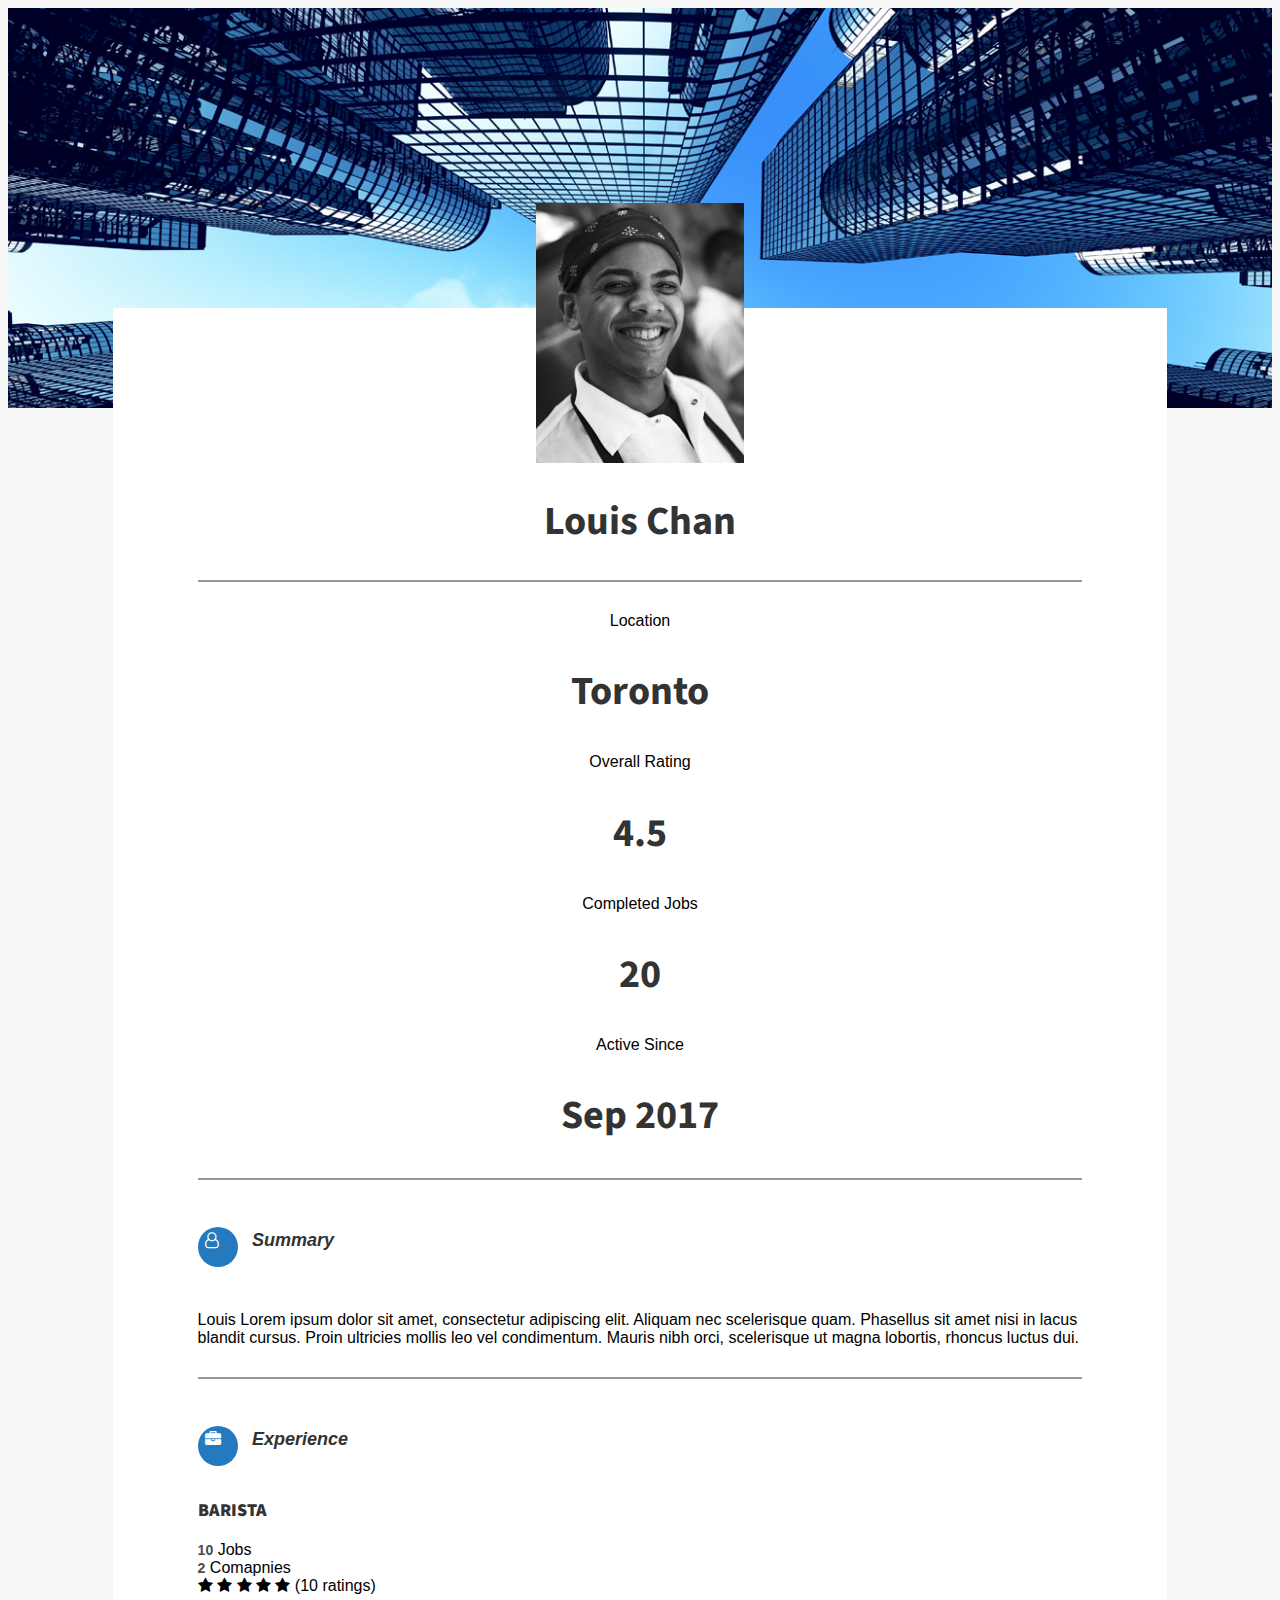
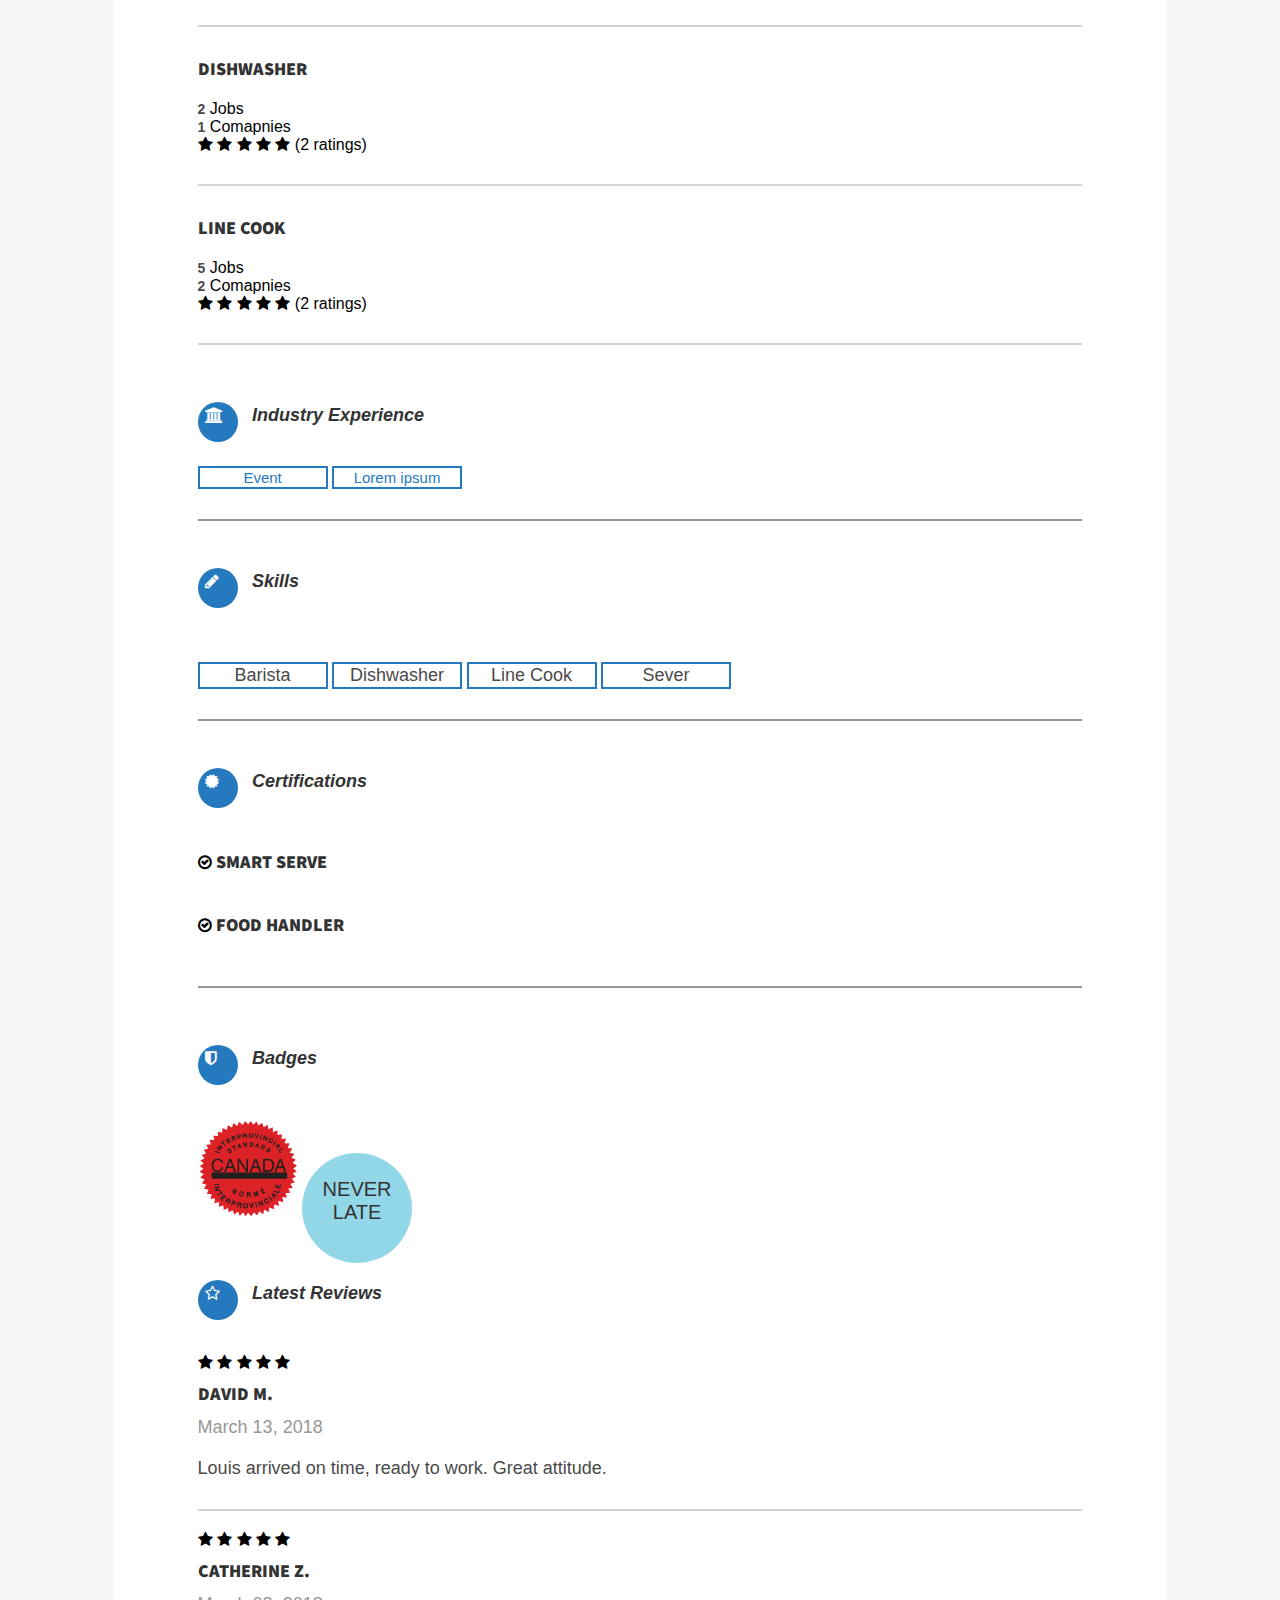
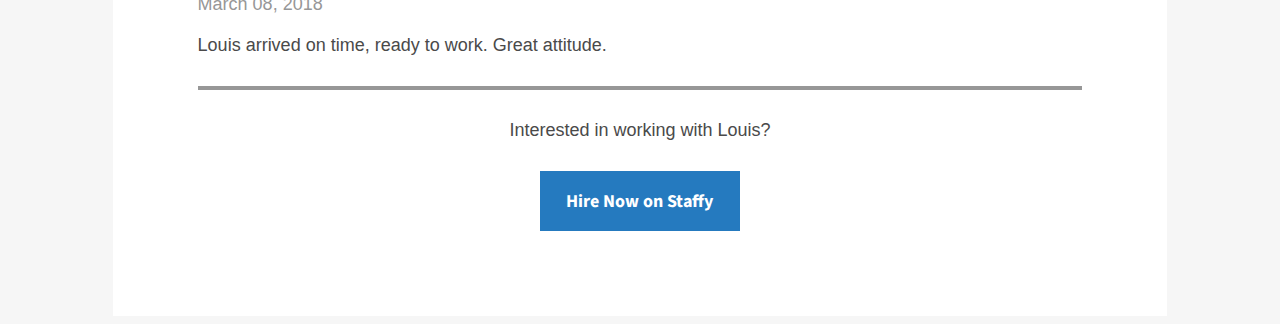
==== index.html @ c7429df7 "rename" ====
<!DOCTYPE html>
<html lang="en">
<head>
    <meta charset="UTF-8">
    <meta name="viewport" content="width=device-width, initial-scale=1.0">
    <meta http-equiv="X-UA-Compatible" content="ie=edge">
    <link rel="stylesheet" href="./font-awesome-4.7.0/css/font-awesome.min.css">
    <link rel="stylesheet" href="staffy.css">
    <link rel="stylesheet" href="custom.css">
    <link rel="stylesheet" href="https://stackpath.bootstrapcdn.com/bootstrap/4.1.1/css/bootstrap.min.css" integrity="sha384-WskhaSGFgHYWDcbwN70/dfYBj47jz9qbsMId/iRN3ewGhXQFZCSftd1LZCfmhktB" crossorigin="anonymous">
<script src="https://stackpath.bootstrapcdn.com/bootstrap/4.1.1/js/bootstrap.min.js" integrity="sha384-smHYKdLADwkXOn1EmN1qk/HfnUcbVRZyYmZ4qpPea6sjB/pTJ0euyQp0Mk8ck+5T" crossorigin="anonymous"></script>
    <title>Document</title>
</head>
<body>
    <div class="row">
       <div class="staffy_bg"></div>
       <div class="staff_container staffy-container-padding">
            <div class="staffer_profile_img" style="margin-left: auto;margin-right: auto;width: 260px;" >
                <div style="background: url('./img/cook.jpg') no-repeat center; height: 260px; width:260px;"></div>
            </div>
            <div class="staffer-profile ">
                <h2 class="text-center margin-tb-30">Louis Chan</h2>

                <div class="col-12-dark-divider"></div>

                <div class="row">
                    <div class="col-md-3 col-lg-3 col-md-12  text-center margin-top-30">
                        <B6>Location</B6>
                        <h2>Toronto</h2>
                    </div>
                    <div class="col-md-3 col-lg-3 col-md-12 text-center margin-top-30">
                        <B6>Overall Rating</B6>
                        <h2>4.5</h2>
                    </div>
                    <div class="col-md-3 col-lg-3 col-md-12 text-center margin-top-30">
                        <B6>Completed Jobs</B6>
                        <h2>20</h2>
                    </div>
                    <div class="col-md-3 col-lg-3 col-md-12  text-center margin-top-30">
                        <B6>Active Since</B6>
                        <h2>Sep 2017</h2>
                    </div>
                </div>

                <div class="col-12-dark-divider margin-top-30"></div>

                <div class="margin-top-20">
                    <i class="fa fa-user-o summary-heading" aria-hidden="true"></i> 
                    <h5 class="inline-block">Summary</h5>

                    <div class="margin-top-30 margin-bottom-30 ">
                            <B1>Louis Lorem ipsum dolor sit amet, consectetur adipiscing elit. Aliquam nec scelerisque quam.
                                    Phasellus sit amet nisi in lacus blandit cursus. Proin ultricies mollis leo vel condimentum. Mauris
                                    nibh orci, scelerisque ut magna lobortis, rhoncus luctus dui. </B1>
                    </div>

                    <div class="col-12-dark-divider"></div>
                </div>

                <div class="margin-top-20 margin-bottom-30">
                        <i class="fa fa-briefcase summary-heading" aria-hidden="true"></i>
                        <h5 class="inline-block margin-bottom-30">Experience</h5>
                        <div class="row margin-bottom-30">
                            <div class="col-md-3">
                                <h3>Barista</h3>
                            </div>
                            <div class="col-md-3">
                                <span class="B3">10</span>
                                <span>Jobs</span>
                            </div>
                            <div class="col-md-3">
                                <span class="B3">2</span>
                                <span>Comapnies</span>
                            </div>
                            <div class="col-md-3">
                                <span>
                                        <i class="fa fa-star" aria-hidden="true"></i>
                                        <i class="fa fa-star" aria-hidden="true"></i>
                                        <i class="fa fa-star" aria-hidden="true"></i>
                                        <i class="fa fa-star" aria-hidden="true"></i>
                                        <i class="fa fa-star" aria-hidden="true"></i>
                                </span>
                                <span>(10 ratings)</span>
                            </div>
                        </div>

                        <div class="col-12-light-divider margin-bottom-30"></div>

                        <div class="row margin-bottom-30">
                                <div class="col-md-3">
                                    <h3>Dishwasher</h3>
                                </div>
                                <div class="col-md-3">
                                    <span class="B3">2</span>
                                    <span>Jobs</span>
                                </div>
                                <div class="col-md-3">
                                    <span class="B3">1</span>
                                    <span>Comapnies</span>
                                </div>
                                <div class="col-md-3">
                                    <span>
                                            <i class="fa fa-star" aria-hidden="true"></i>
                                            <i class="fa fa-star" aria-hidden="true"></i>
                                            <i class="fa fa-star" aria-hidden="true"></i>
                                            <i class="fa fa-star" aria-hidden="true"></i>
                                            <i class="fa fa-star" aria-hidden="true"></i>
                                    </span>
                                    <span>(2 ratings)</span>
                                </div>
                        </div>

                        <div class="col-12-light-divider margin-bottom-30"></div>

                        <div class="row">
                                <div class="col-md-3">
                                    <h3>Line cook</h3>
                                </div>
                                <div class="col-md-3">
                                    <span class="B3">5</span>
                                    <span>Jobs</span>
                                </div>
                                <div class="col-md-3">
                                    <span class="B3">2</span>
                                    <span>Comapnies</span>
                                </div>
                                <div class="col-md-3">
                                    <span>
                                            <i class="fa fa-star" aria-hidden="true"></i>
                                            <i class="fa fa-star" aria-hidden="true"></i>
                                            <i class="fa fa-star" aria-hidden="true"></i>
                                            <i class="fa fa-star" aria-hidden="true"></i>
                                            <i class="fa fa-star" aria-hidden="true"></i>
                                    </span>
                                    <span>(2 ratings)</span>
                                </div>
                        </div>
                </div>

                <div class="col-12-light-divider"></div>

                <div class="row margin-top-30">
                    <div class="col-md-6">
                        <i class="fa fa-university summary-heading" aria-hidden="true"></i>
                        <h5 class="inline-block margin-bottom-20">Industry Experience</h5>

                        <div class="margin-top-20">
                                <button class="remove-shift-button">Event</button>
                                <button class="remove-shift-button">Lorem ipsum</button>
                        </div>

                        <div class="col-12-dark-divider margin-top-30"></div>

                        <div class="margin-top-20 margin-bottom-20">
                            <i class="fa fa-pencil summary-heading" aria-hidden="true"></i>
                            <h5 class="inline-block">Skills</h5>
                        </div>

                        <div class="margin-bottom-30">
                                <button class="B7 remove-shift-button">Barista</button>
                                <button class="B7 remove-shift-button">Dishwasher</button>
                                <button class="B7 remove-shift-button">Line Cook</button>
                                <button class="B7 remove-shift-button margin-top-20">Sever</button>
                        </div>

                        <div class="col-12-dark-divider"></div>

                        <div class="margin-top-20 margin-bottom-20">
                            <i class="fa fa-certificate summary-heading" aria-hidden="true"></i>
                            <h5 class="inline-block margin-bottom-20">Certifications</h5>
                        </div>

                        <div class="margin-bottom-30">
                            <i class="fa fa-check-circle-o" aria-hidden="true"></i>
                            <h3 class="inline-block margin-bottom-20">Smart Serve</h3> <br>

                            <i class="fa fa-check-circle-o" aria-hidden="true"></i>
                            <h3 class="inline-block">Food Handler</h3>
                        </div>

                        <div class="col-12-dark-divider margin-bottom-30"></div>

                        <div class="margin-bottom-20 ">
                            <i class="fa fa-shield summary-heading" aria-hidden="true"></i>
                            <h5 class="inline-block">Badges</h5>
                        </div>

                        <div>
                            <div style="display: inline-block">
                                <img src="./img/red-seal.png" width="100" height="100" alt="red-badge">
                            </div>
                            <div style=" display: inline-block; max-width: 100px; max-height: 100px;">
                                <div class="inline-block never-late">
                                    <p class="myP text-center inline-block">Never Late</p></div>
                            </div>
                        </div>
                    </div>
                    <div class="col-md-6">
                        <div >
                                <div>
                                        <i class="fa fa-star-o summary-heading" aria-hidden="true"></i>
                                        <h5 class="inline-block">Latest Reviews</h5>
                                    </div>
            
                                    <div class="margin-top-20">
                                        <span>
                                            <i class="fa fa-star" aria-hidden="true"></i>
                                            <i class="fa fa-star" aria-hidden="true"></i>
                                            <i class="fa fa-star" aria-hidden="true"></i>
                                            <i class="fa fa-star" aria-hidden="true"></i>
                                            <i class="fa fa-star" aria-hidden="true"></i>
                                        </span>
                                    </div>
            
                                    <h3 class="margin-tb-10">David M.</h3>
                                    <div class="B6 margin-bottom-20">March 13, 2018</div>
                                    <div class="B1">Louis arrived on time, ready to work.
                                            Great attitude.</div>
                                    <div class="col-12-light-divider margin-top-30"></div>
                        </div>

                        <div>
            
                                    <div class="margin-top-20">
                                        <span>
                                            <i class="fa fa-star" aria-hidden="true"></i>
                                            <i class="fa fa-star" aria-hidden="true"></i>
                                            <i class="fa fa-star" aria-hidden="true"></i>
                                            <i class="fa fa-star" aria-hidden="true"></i>
                                            <i class="fa fa-star" aria-hidden="true"></i>
                                        </span>
                                    </div>
            
                                    <h3 class="margin-tb-10">CATHERINE Z.</h3>
                                    <div class="B6 margin-bottom-20">March 08, 2018</div>
                                    <div class="B1">Louis arrived on time, ready to work.
                                            Great attitude.</div>
                        </div>
                    </div>
                </div>

                <div class="col-12-dark-divider-2px margin-top-30"></div>

                <div class="B1 margin-tb-30 text-center">Interested in working with Louis?</div>

                <div class="create-broadcast-container text-center">
                    <Button class="add-new-shift-button hire-staffy">Hire Now on Staffy</Button>
                </div>
            </div>
       </div>
    </div>
</body>
</html>
---- staffy.css ----
body{
    background-color: #F6F6F6!important;
}

.staffy_bg{
    background-image: url('./img/staffy_cover.jpg');
    width: 100%;
    height: 400px;
    background-size: cover;
}

.staff_container{
    background-color: white;
    margin: -100px auto 0 auto;
    width: 70%;
    padding: 85px;
}

.staffer_profile_img{
   margin-top: -190px;
   text-align: center
}

.text-center{
    text-align: center
}



/* 
new Design for staffer-profile
*/


/* Background Color Variables */


.staffy-blue-backgroundC .staffer-blue-textC{
    background-color: #257ABF
}

.staffy-darkblue-backgroundC .staffer-darkblue-textC{
    background-color: #084C83
}

.staffy-skyblue-backgroundC .staffer-skyblue-textC{
    background-color: #92D7E7
}

.staffy-charcoal-backgroundC .staffer-charcoal-textC{
    background-color: #92D7E7
}

.staffy-darkgrey-backgroundC .staffer-darkgrey-textC{
    background-color: #979797
}

.staffy-lightgrey-backgroundC .lightgrey-textC{
    background-color: #DDDDDD;
}

.staffy-grey-backgroundC .staffer-grey-textC{
    background-color: #F6F6F6
}

.staffy-white-backgroundC .staffer-white-textC{
    background-color: #FFFFFF
}

.staffy-orange-backgroundC .staffer-orange-textC{
    background-color: #F38335
}

.staffy-lightorange-backgroundC .staffer-lightorange-textC{
    background-color: #FED7BC
}

.staffy-red-backgroundC .staffer-red-textC{
    background-color: #DD052B
}


/* 
    Typography
*/

/* Headers */

.staffer-profile h1, .staffer-profile h2, .staffer-profile h3, .staffer-profile h4 {
    font-family: 'Source Sans Pro' !important
}   

.staffer-profile h1{
    font-size: 60px;
}

.staffer-profile h2{
    font-size: 40px;
}

.staffer-profile h3{
    font-size: 18px;
    font-weight: 900;
    text-transform: uppercase
}

.staffer-profile .myP{
    font-size: 20px;
    font-weight: 200;
    text-transform: uppercase;
}

.staffer-profile h4{
    font-size: 15px;
    font-weight: 900
}

.staffer-profile h5{
    font-size: 18px;
    font-weight: 900;
    font-family: 'Merriweather, sans-sarif';
    font-style: italic;
}

.staffer-profile .B1{
    font-size: 18px;
    color: #4A4A4A;
}

.staffer-profile .B2{
    font-size: 14px;
    color: #4A4A4A;
}

.staffer-profile .B3{
    font-size: 14px;
    font-weight: 900;
    color: #4A4A4A;
}

.staffer-profile .B4{
    font-style: italic;
    color: #4A4A4A;
    font-family: 'Merriweather, sans-sarif'
}

.staffer-profile .B5{
    font-size: 10px;
    color: #4A4A4A;
}

.staffer-profile .B6{
    font-size: 18px;
    color: #979797;
}

.staffer-profile .B7{
    font-size: 15px;
    color: #979797;
}

.staffer-profile .B7{
    font-size: 18px;
    color: #4A4A4A;
}
/* 
    Linkes
*/

.staffer-profile .L1{
    color: #257ABF;
    font-size: 18px;
    font-weight: 900
}

.staffer-profile .L1:hover{
    cursor: pointer;
    color: #257ABF;
    font-size: 18px;
    font-weight: 900;
    text-decoration: underline
}

.staffer-profile .L1:visited{
    color: #979797;
    font-size: 18px;
    font-weight: 900;
}

.staffer-profile .L1:active{
    color: #084C83;
    font-size: 18px;
    font-weight: 900;
}

.staffer-profile .L2{
    color: #257ABF;
    font-size: 18px;
    font-style: italic
}

.staffer-profile .L2:hover{
    cursor: pointer;
    color: #257ABF;
    font-size: 18px;
    font-style: italic;
    text-decoration: underline
}

.staffer-profile .L1:visited{
    color: #979797;
    font-size: 18px;
    font-style: italic
}

.staffer-profile .L1:active{
    color: #084C83;
    font-size: 18px;
    font-style: italic
}

.margin-top-30{
    margin-top: 30px;
}

.margin-top-20{
    margin-top: 20px;
}

.margin-bottom-20{
    margin-bottom: 20px;
}

.margin-bottom-30{
    margin-bottom: 30px;
}

.margin-tb-30{
    margin: 30px 0 30px 0;
}

.margin-tb-20{
    margin: 20px 0 20px 0;
}

.margin-tb-10{
    margin: 10px 0 10px 0;
}




/* Divider */


.col-12-dark-divider{
    border: 1px solid #979797
}

.col-12-dark-divider-2px{
    border: 2px solid #979797
}

.col-12-light-divider{
    border: 1px solid lightgray
}

.summary-heading{
    color: white;
    background: #257ABF;
    width: 30px;
    height: 30px;
    padding: 5px;
    border-radius: 50%;
    margin-right: 10px
}

.summary-heading::before{
    padding-left: 2px;
}

.never-late{
    background-color: #92D7E7;
    padding: 5px;
    width: 100px;
    height: 100px;
    border-radius: 50%;
    color: #257ABF
}

.create-broadcast-container .hire-staffy{
    width: 200px !important;
}

.inline-block{
    display: inline-block;
}

@media only screen 
  and (min-width: 320px) 
  and (max-width: 767px){
 .staffy-container-padding{
    
    width: 85%!important;
    padding: 35px!important;
 }
  }
---- custom.css ----
@import url('https://fonts.googleapis.com/css?family=Source+Sans+Pro:300,400,700');

body {
    font-family: 'Lato', 'arial', 'sans-serif' !important;
}
/*.loading-container .loading {
    padding: 20px;
    border-radius: 5px;
    background-color: black;
    color: #FFFFFF;
    text-align: center;
    text-overflow: ellipsis;
    font-size: 16px;
    width:80%;
}

.loading-container .loading a {
    text-decoration: none;
    background-color: black;
    color: #FFFFFF;
}

.loading-container {
    position: absolute;
    left: 0;
    top: initial;
    right: 0;
    bottom: 20px;
}

.notification-popup {
    position: absolute;
    top: 55%;
}
*/


.notification-popup .popup {
    background-color: rgba(255, 255, 255, 1);
    /*background-color:  white;*/
    border-radius: 15px;
}



.notification-popup .popup .popup-head {
    display: none;
}


.img-cover {
    height:200px;
    width:200px;
    border-radius:50%;
    object-fit: cover;
}

.color-theme-green,
.color-theme-blue,
.color-theme-red {
    color: #f8f8f8;
}

.color-theme-green {
    background-color: #60CE94;
    border-color: #60CE94;
}

.text-theme-green {
    color: #60CE94;
}

.text-color-green {
    color: #60CE94 !important;
}

.font-size-12 {
    font-size: 12px !important;
}

.flex-center {
    /*display: flex;
    align-items: center;
    justify-content: center;*/
}

.ionic_datepicker_popup .prev_btn_section button,
.ionic_datepicker_popup .next_btn_section button {
    color : #60CE94 !important;
}

.ionic_datepicker_popup .popup-body .selected_date_full,
.ionic_datepicker_popup .popup-buttons .button_set,
.ionic_datepicker_popup .popup-buttons .button_close,
.ionic_datepicker_popup .selected_date {
    background-color: #60CE94 !important;
}

.ionic_datepicker_popup .popup-body .month_select,
.ionic_datepicker_popup .popup-body .year_select {
    border-bottom: 1px solid #60CE94 !important;
}

.ionic_datepicker_popup .today {
    border: 1px solid #60CE94 !important;
}

.ionic_datepicker_popup .popup-body .month_select:after, .ionic_datepicker_popup .popup-body .year_select:after {
    color: #60CE94 !important;
}

.color-theme-blue {
    background-color: #3498DB;
    border-color: #3498DB;
}

.color-theme-blue:hover,
.color-theme-green:hover {
    color : #fff;
    text-decoration: none;
}

.color-theme-red {
    background-color: #EB5A46;
}

.text-color-red {
    color: #EB5A46 !important;
}

.text-color-blue {
    color: #3498DB !important;
}

.text-color-orange {
    color: #FB8A12 !important;
}

.vertical-align-top {
    vertical-align: top;
}

.vertical-align-bottom {
    vertical-align: bottom;
}

.bg-F1F1F1 {
    background-color: #F1F1F1
}

.bg-F9F9F9 {
    background-color: #F9F9F9 !important;
}

.bg-FCFCFC {
    background-color: #FCFCFC !important;
}

.bg-FFF {
    background-color: #FFF !important;
}

.margin-auto {
    margin: auto;
}

.div-availability {
    margin: 0 auto;
}

.h5-availability-text {
    display: inline-block;
    vertical-align: top;
}

.upper-case{
    text-transform: capitalize!important;
}

.div-availability-signal {
    height: 17px;
    width: 17px;
    margin-top: 8px;
    border-radius: 100%;
    display: inline-block;
    margin-right: 8px;
}

.div-verified {
    width: 150px;
    text-align: center;
}

.div-verified-signal {
    height: 14px;
    margin-top: 8px;
    border-radius: 100%;
}

/*.bar {
    height: 87px;
    border: none;
}

@media screen and (max-width: 767px) {
    .bar {
        height: 66px;
    }
}*/

.full-width{
    width: 100%;
}

.user-nav {
    margin-top: 8px;
}

.user-nav img {
    width: 25px;
    height: 22px;
}

.mobile-notifications .label-danger {
    top: -5px;
    right: -16px;
}

.user-info .label-danger {
    font-size: 10px;
    padding: 0px;
    padding-left: 5px;
    padding-right: 5px;
    padding-top: 2px
}

.alert-menu{
  border-radius : 10px;
  display: inline-block;
  padding : 0px 5px 0px 5px;
  font-size : 0.79em;
  position : absolute;
  top : 4px;
  left : 30px;
}

.nav-bar-title .logo{
    top: 12px !important;
    width: 100px;
    float: none;
}

.title.title-left.header-item {
    left: 0 !important;
    right: 0 !important;
}

.editable-click, a.editable-click {
    color : #000;
    border-bottom: 1px dashed #000;
}

.editable-click:hover,
.editable:hover,
.editable-empty:hover {
    color: #000;
    cursor: pointer;
}

.top-23 {
    top: 23px;
}

.margin-left-10 {
    margin-left: 10px;
}

.margin-top-10 {
    margin-top: 10px;
}

.margin-top-5 {
    margin-top: 5px !important;
}

.margin-top-20 {
    margin-top: 20px !important;
}

.margin-right-10 {
    margin-right: 10px;
}

.margin-bottom-10 {
    margin-bottom: 10px;
}

.col-offset-4 {
    margin-left: 4%;
}

.padding-bottom-10 {
    padding-bottom: 10px;
}

.padding-top-10 {
    padding-top: 10px;
}


.padding-top-15 {
    padding-top: 15px;
}

.has-header {
    margin-top: 0px !important;
}


.seperator-25 {
    height: 25px;
}
/*@media screen and (max-width: 767px) {
    .has-header {
        top: 66px;
        margin-top: 0px !important;
    }

}*/

.logo-area .inner,
.login-signup .inner,
.mobile-signup .table-cell {
    vertical-align: top;
}

.logo-area {
    width: 100%;
}

.login-signup,
.mobile-signup,
.profile-page,
.font-family-theme,h1,h2,h3,h4,h5,h6,p,input,button,label,span,select,option
#navbar ul li {
    font-family: 'Lato', 'arial', 'sans-serif' !important
}

.resume-upload-div{
    /*background-color: #F7F7F9;*/
}
.resume-upload-div > div{
    background-color: #F7F7F9;
    border-radius : 10px;
}
.resume-upload-div > div i {
    vertical-align: top;
    /*padding-top: 50px;*/
}
.resume-upload-div > div span{
    /*display: inline-block;*/
    vertical-align:top;
    padding-left: 15px;
    font-size: 1.7em;
    padding-top: 30px;
}

.certificate-upload{
    background-color: #E2E2EF;
    border-radius : 10px;
    padding : 5px;
    margin-left: 10px;
    margin-right: 10px;
    margin-bottom : 10px;
}

span.glyphicon{
    font-family: 'Glyphicons Halflings' !important
}

.editable-buttons button {
    padding: 5px !important;
}

h1,h2,h3,h4,h5,h6,p {
    color: #333333;
}

.div-profile-image-container {
    margin-bottom: 50px;
}

.div-anchor-btn-list .inner .mobile-action a{
    display: block;
    margin: 10px auto;
}

.staffer-search-box input[type="text"] {
    height: 51px;
    display: inline-block;
}

.staffer-search-box input[type="submit"] {
    height: 51px;
    vertical-align: bottom;
    margin-left: -4px;
    padding: 12px 13px;
}

.staffer-filters .filter-btn {
    padding: 15px 4px;
}

/*.menu-animated{
    transition : transform 0.5s ease-in-out 0.25s
}*/

#notifications .notifications-manager {
    display: block;
    left: 0;
    top: 0 !important;
    width: 100%;
}

.user-nav {
    float: right;
}

.user-nav img {
    margin-right: 10px;
    margin-left: 50px;
}

.title.title-center.header-item {
    left: 0 !important;
    right: 0 !important;
}

.ng-message-alerts {
    text-align: left;
    color: #EB5A46;
}

.bg-gray {
    background-color: #F0F0F0;
}

.padding-zero {
    padding: 0px;
}

.padding-10{
    padding: 10px;
}

.margin-zero {
    margin: 0px !important;
}

.text-uppercase {
    text-transform: uppercase;
}

.border-none {
    border: none !important;
}

.border-radius-10 {
    border-radius: 10px;
}

.border-radius-none {
    border-radius: 0px !important;
}

.border-top-right-radius {
    border-top-right-radius: 10px;
}

.border-radius-top {
    border-top-right-radius: 10px;
    border-top-left-radius: 10px;
}

.border-radius-bottom {
    border-bottom-right-radius: 10px;
    border-bottom-left-radius: 10px;
}

.blue-border-bottom {
   border-bottom: 3px solid #3498DB;
}

.button-blue-sleak,
.button-green-sleak,
.button-red-sleak {
    border: none;
    border-radius: 5px;
    margin-bottom: 2px;
    font-size: 15px;
    padding: 2px 20px 2px;
}


.button-red-sleak,
.button-red-sleak:hover{
    color: #fff;
    background-color: #EB5A46;
}


@media screen and (min-width: 360px) {
    .btn-pass-sm{
        display: none;
    }

}

@media screen and (max-width: 360px) {
    .btn-pass-lg{
        display: none;
    }

    .resume-upload-div > div i {
        vertical-align: bottom !important;
        font-size: 2em;
    }
    .resume-upload-div > div span{
        /*display: inline-block;*/
        font-size: 1.3em;
        padding-left: 5px;
    }

}

.button-blue-sleak,
.button-blue-sleak:hover,
.button-blue-sleak.activated {
    color: #fff;
    background-color: #3498DB;
}

.button-green-sleak,
.button-green-sleak:hover,
.button-green-sleak.activated {
    color: #fff;
    background-color: #60CE94;
}

.button-theme-blue {
    color: #fff;
    background-color: #3498DB;
    border-color: #3498DB;
}

.button-theme-blue,
.button-theme-blue:hover,
.button-theme-blue.activated {
    color: #fff;
    background-color: #3498DB;
}


.button-theme-green {
    color: #fff;
    background-color: #60CE94;
    border-color: #60CE94;
}

.button-theme-green,
.button-theme-green:hover,
.button-theme-green.activated {
    color: #fff;
    background-color: #60CE94;
}

.border-bottom-EEE {
    border-bottom: 1px solid #EEEEEE;
}

.border-right-EEE {
    border-right: 1px solid #EEEEEE;
}

.border-left-EEE {
    border-left: 1px solid #EEEEEE;
}

.text-align-right {
    text-align: right;
}

.text-align-center {
    text-align: center;
}

.text-ellipsis {
    text-overflow: ellipsis;
    white-space: nowrap;
    overflow: hidden;
}

.select-070707 {
    border: 1px solid #070707 !important;
    font-size: 16px;
    color: #070707;
    font-family: 'Lato', 'arial', 'sans-serif';
}

.display-inline-block {
    display: inline-block;
}

.display-inline-flex {
    display: inline-flex;
}

.display-block {
    display: block;
}

.font-weight-500 {
    font-weight: 500;
}

.footer-bar{
        height: 65px;
}

.footer-bar button {
    width: 125px;
    height: 54px;
}

.pointer{
    cursor: pointer;
}

/* staffer homepage & restaurant homepage -uncommon stlyes are listed below. */

.profile-container,
.hire-a-staffer-container,
.help-container,
.set-skills-container {
    border-radius: 10px;
    margin: 0px auto;
    font-family: 'Lato', 'arial', 'sans-serif';
}

@media screen and (max-width: 767px) {
    .profile-container,
    .hire-a-staffer-container,
    .help-container,
    .set-skills-container {
        margin: 0px auto;
    }
    .profile-container.profile-page .div-profile-stats .profile-attribute{
        padding-left: 2% !important;
    }

    .img-top{
        top:30% !important
    }

    .padding-left-35{
        padding-left: 0px !important
    }
}

.profile-container {
    background-color: #FCFCFC;
}

.profile-container h3 {
    color : #333333;
}

.profile-container .div-profile-stats {
    border-bottom: 1px solid #EEEEEE;
    padding-bottom: 0px;
    margin: 0px;
    border-top-right-radius: 10px;
    border-top-left-radius: 10px;
    background-color: #FCFCFC;
}

.profile-container .div-profile-stats .profile-attribute{
    border-left: 1px solid #EEEEEE;
    text-align: center;
    padding-top:26px;
}

.profile-container.profile-page .div-profile-stats .profile-attribute{
    padding: 26px 0px 0px;
    padding-left: 2%;
    text-align: left;
}

.profile-container.profile-page .div-profile-stats .profile-attribute p i.ion-edit{
    margin-left: 2%;
}

.profile-container.profile-page .div-profile-stats .profile-attribute .save-changes {
    width: 90%;
    margin-top: 10px;
}

.profile-container.profile-page.mobile-view .div-profile-stats .profile-attribute .save-changes {
    width: 55%;
    margin-bottom: 15px;
    display: block;
}

.profile-container.mobile-view.profile-page .div-profile-stats {
    padding-left: 10px;
}

.profile-container.mobile-view .div-profile-stats .profile-attribute:first-of-type{
    border-left: 0px solid #EEEEEE;
}

.profile-container.profile-page.mobile-view .div-profile-stats .profile-attribute {
    text-align: left;
}

.profile-container .div-profile-stats .profile-attribute .icon-container{
    min-height: 74px;
}

.profile-container .div-profile-stats .earned .icon-container img {
    margin-top: 12px;
}

.profile-container .div-profile-stats .icon-container img {
    width: 60%;
    max-width: 60px;
}

.profile-container .div-profile-stats .profile-attribute .p-number {
    margin-top: 10px;
    margin-bottom: 0px;
    font-size: 28px;
    font-weight: 900;
}

.profile-container.mobile-view .div-profile-stats .profile-attribute .p-number {
    font-size: 20px;
}


.profile-container .div-profile-stats .profile-attribute .p-text {
    text-transform: uppercase;
    font-size: 13px;
    margin-top: 2px;
}


.profile-container .div-profile-stats .rating-and-availability .user-rating {
    border-top-left-radius: 10px;
    background-color: #FB8A12; /*orange*/
    padding: 48px 5px;
    margin-bottom: 0px;
    font-size: 15px;
}

.profile-container .div-profile-stats .rating-and-availability .user-rating .rating-number {
    color: white;
    font-weight: bold;
    font-size: 40px;
}

.profile-container .div-profile-stats .rating-and-availability .user-rating .stars {
    color: white;
    display: block;
    margin-top: 30px;
}

.profile-container .div-profile-stats .rating-and-availability .user-rating .stars .fa {
    font-size: 14px;
}

.profile-container .div-profile-stats .rating-and-availability .user-rating .rating {
    background-color : #FB8A12;
    margin-right: 0px;
}

.profile-container .div-profile-stats .rating-and-availability .user-rating .rating li{
    font-size: 16px;
    color: #fff;
}

.profile-container .div-profile-stats .rating-and-availability .user-info-status {
    padding: 30px 12px;
    position: relative;
}

.profile-container.mobile-view .div-profile-stats .rating-and-availability .user-info-status {
    padding: 8px 12px 30px 12px;
    position: relative;
}


.profile-container.profile-page .div-profile-stats .rating-and-availability .user-info-status {
    padding: 20px 12px 0px;
}

@media screen and (max-width: 360px) {
    .profile-container.profile-page .div-profile-stats .rating-and-availability .user-info-status {
        margin-left: 10%;
        padding-left: 5px;
        padding-right: 33px;
    }
}

.profile-container.profile-page .div-profile-stats .user-info-status .username {
    margin-bottom: 0px;
}

.profile-container .div-profile-stats .user-info-status .availability-status {
    margin-top: 10px;
    font-size: 98%;
}

.profile-container.profile-page .div-profile-stats .user-info-status .availability-status {
    margin-top: 5px;
}

.profile-container .div-profile-stats .user-info-status .availability-status span.text-available {
    color:#33C175;
}

.profile-container .div-profile-stats .user-info-status .availability-status span.text-not-available {
    color: #D9534F;
}

.profile-container .div-profile-stats .user-info-status .availability-status img {
    vertical-align: bottom;
}

.profile-container .div-profile-stats .user-info-status button {
    border: none;
    border-radius: 5px;
    margin-bottom: 2px;
    font-size: 15px;
    padding: 2px 20px 1px;
    position: absolute;
    bottom: 5px;
}
.profile-container .div-profile-stats .user-info-status button,
.profile-container .set-skills-and-rates button,
.profile-container .staffer-rate button,
.profile-container .div-profile-stats .user-info-status .button:hover,
.profile-container .set-skills-and-rates .button:hover,
.profile-container .div-profile-stats .user-info-status .button.activated,
.profile-container .set-skills-and-rates .button .button.activated {
    border: none;
    border-radius: 5px;
    margin-bottom: 2px;
    font-size: 15px;
    padding: 2px 20px 1px;
    color: #fff;
    background-color: #3498DB;
}

.profile-container .staffer-rate button.color-theme-green {
    background-color: #60CE94;
    margin-top:50px;
}


.profile-container.profile-page .staffer-profile {
    margin-top: 5px;
}

.profile-container.profile-page .staffer-profile .rating {
    padding-left: 0px;
    padding-right: 0px;
    padding-bottom: 0px;
}

.profile-container.profile-page .staffer-profile .rating li {
    font-size: 20px;
}

.profile-container.profile-page .staffer-profile p {
    background-color: #FB8A12;
    padding: 4px;
    border-radius: 5px;
    margin : 0px;
    color: #FFF;
}


.hire-a-staffer-container .availability-btn {
    background-color: #fff;
    color: #5FCE93;
    border : 1px solid #EEEEEE;
}

.profile-container .staffer .staffer-rate .not-availability-btn,
.hire-a-staffer-container .not-availability-btn {
    background-color: #fff;
    color: #F66A58;
    border : 1px solid #EEEEEE;
}

.profile-container.mobile-view .staffer .staffer-rate {
    text-align: initial;
}

.profile-container .staffer .staffer-rate .not-availability-btn{
    margin-top: 20px;
    /*margin-right: 20px;*/
}

.hire-a-staffer-container span.text-available,
.hire-a-staffer-container span.text-not-available,
.text-not-available {
    vertical-align: top;
}

.profile-container .set-skills-and-rates-mobile-view button {
    border: none;
    border-radius: 5px;
    margin-bottom: 2px;
    font-size: 15px;
    padding: 2px 20px 1px;
    color: #fff;
    background-color: #3498DB;
    margin-left: 15px;
}

.profile-container .set-skills-and-rates-mobile-view {
    border-bottom: 1px solid #EEEEEE;
}

.profile-container .set-skills-and-rates,
.profile-container .staffers-heading-container {
    padding-left: 15px;
    padding-top: 28px;
    border-bottom: 1px solid #EEEEEE;
}

.profile-container .set-skills-and-rates.mobile-view {
    border: none;
}

.profile-container .set-skills-and-rates.mobile-view h3 {
    margin-bottom: 0px;
}

.profile-container .set-skills-and-rates .skill-set-btn-container {
    text-align: right;
    padding-right: 3%;
}


.profile-container .skills,
.profile-container .staffer,
.hire-a-staffer-container .staffer {
    padding: 28px 3% 28px 15px;
    background-color: #FCFCFC;
    border-bottom: 1px solid #EEEEEE;
    text-transform: capitalize;
}

.hire-a-staffer-container .staffer:first-child {
    border-top-left-radius: 10px;
    border-top-right-radius: 10px;
}

.hire-a-staffer-container .staffer:last-child,
.profile-container .staffer:last-child,
.profile-container .skills:last-child {
    border-bottom-left-radius: 10px;
    border-bottom-right-radius: 10px;
}

.profile-container .staffer .staffer-profile-img,
.hire-a-staffer-container .staffer .staffer-profile-img {
    position: relative;
}

.profile-container .staffer .staffer-profile-img img,
.hire-a-staffer-container .staffer .staffer-profile-img img {
    border-radius: 100px;
    position: absolute;
    top: 50%;
    transform: translateY(-50%);
}


.hire-a-staffer-container .staffer .staffer-profile-img img,
.profile-container .staffer .staffer-profile-img img {
    max-height: 135px;
    max-width: 135px;
    min-height: 135px;
    min-width: 135px;
}

.hire-a-staffer-container.mobile-view .staffer .staffer-profile-img img,
.profile-container.mobile-view .staffer .staffer-profile-img img {
    max-height: 75px;
    max-width: 75px;
    min-height: 75px;
    min-width: 75px;
}

.hire-a-staffer-container.mobile-view .search-button{
    text-align: left;
    font-size: 16px !important;
}

@media screen and (max-width: 440px) {

    .padding-left-35{
        padding-left: 30px !important
    }

    .hire-a-staffer-container.mobile-view .staffer .staffer-profile-img img,
    .profile-container.mobile-view .staffer .staffer-profile-img img  {
        max-height: 50px;
        max-width: 50px;
        min-height: 50px;
        min-width: 50px;
    }

    .hire-a-staffer-container.mobile-view .button{
        font-size: 11px;
    }

    .img-top{
        top: 20% !important;
    }
}

.hire-a-staffer-container .staffer .staffer-profile-img img {
    top: 45%;
}

.hire-a-staffer-container .staffer .staffer-details {
    position: relative;
}

.hire-a-staffer-container .staffer .staffer-details .row-available-btn {
    position: absolute;
    bottom: 10px;
}

.profile-container .staffer .staffer-details h4,
.profile-container .staffer .staffer-details h5,
.hire-a-staffer-container .staffer .staffer-details h4,
.hire-a-staffer-container .staffer .staffer-details h5 {
    margin-bottom: 5px;
}

.hire-a-staffer-container .staffer .staffer-details h5 span {
    color: #5FCE93;
}
.profile-container .staffer .staffer-details .stars,
.hire-a-staffer-container .staffer .staffer-details .stars {
    font-weight: 900;
}

.profile-container .staffer .staffer-details p,
.hire-a-staffer-container .staffer .staffer-details p {
    font-size: 13px;
    color: #DEDEDE;
}


.hire-a-staffer-container .staffer .staffer-details p {
    color:#BABABA;
}

.profile-container .staffer .staffer-rate {
    position: relative;
}

.profile-container .staffer .staffer-rate .rate-me {
    top: 50%;
    transform: translateY(-50%);
}


.profile-container .staffer .staffer-rate,
.hire-a-staffer-container .staffer .staffer-rate {
    text-align: right;
}

.profile-container .staffer .staffer-rate button,
.hire-a-staffer-container .staffer .staffer-rate button {
    padding: 10px 5%;
}

.hire-a-staffer-container.mobile-view .staffer .staffer-rate button p {
    font-size: 20px;
}

.hire-a-staffer-container.mobile-view .staffer .staffer-rate button span {
    font-size: 12px;
}

.hire-a-staffer-container .staffer .staffer-rate button {
    width: 100%;
}

.profile-container .staffer .staffer-rate p,
.hire-a-staffer-container .staffer .staffer-rate p{
    margin-bottom: 0px;
    font-size: 20px;
    font-weight: 800;
    color: #FFF;
}

.profile-container.mobile-view .staffer .staffer-rate .per-hour,
.hire-a-staffer-container .staffer .staffer-rate .per-hour {
    font-size: 10px;
}


.profile-container .skills .skill-name {
    font-size: 18px;
    padding-top: 20px;
    color : #4E4E4E;
}

.profile-container .skills .skill-rate {
    font-size: 24px;
    color: #fff;
    text-align: center;
    background-color:#999999;
    border-radius: 5px;
    padding: 1%;
}

.refrain{
    width: 20px;
    height: 18px;
    margin-top: -2px;
}

#custom-checbox{
    padding-left:15px;
    height: 60px;
    width:100%;
}
#custom-checbox div.checkbox{
    padding-top: 0px;
}

#custom-checbox i{
    float: right;
    width : 40px;
    height: 40px;
}

#custom-checbox i::after{
    top: 40%;
    left: 20%;
    width: 25px;
}

#custom-checbox > div.item-content{
    margin-top: 2px;
    font-weight : bold;
}

.selected-skill {
    background-color:#F7F7F7!important;
    color : #53A7DF;
}
.unselected-skill {
    background-color: #FFFFFF!important;
    color : #444444;
}


@media screen and (max-width: 360px) {
    .profile-container.mobile-view .skills .skill-rate {
        padding: 5%;
    }
    #view-broadcasted-job > div#view-broadcasted-job-lg{
        display: none;
    }

    div#view-broadcasted-job-sm .rating i{
        font-size : 23px;
    }

    .hidden-360{
        display: none;
    }

}


@media screen and (min-width: 360px) {
    #view-broadcasted-job > div#view-broadcasted-job-lg{
        display: block;
    }
    #view-broadcasted-job > div#view-broadcasted-job-sm{
        display: none;
    }
}


.profile-container .skills .skill-rate span {
    font-size: 10px;
}

/* Restaurant Home page */

.profile-logo-container img {
    width: 100%;
    margin-top: 8px;
    min-width: 121px;
    min-height: 121px;
    max-height: 200px;
    max-width: 200px;
}

.profile-container.profile-page .profile-logo-container img {
    margin-top: 0px;
}

.profile-container.mobile-view .profile-logo-container img {
    max-width: 200px;
    max-height: 200px;
}

.profile-container .profile-info h3 {
    margin-bottom: 5px;
    text-transform: uppercase;
    margin-top: 6px;
}

/*.profile-container.mobile-view .profile-info h3 {
    margin-top: 15px;
}*/

.profile-container .profile-info p {
    margin-bottom: 2px;
    font-size: 14px;
    font-weight: 600;
}

.profile-container .edit-restaurant {
    margin-top: 20px;
}

.profile-container.mobile-view .edit-restaurant .button-blue-sleak {
    padding: 2px 7px;
}

.restaurant-container {
   padding: 0px 25px 25px;
}


.restaurant-container .restaurant-logo-container img {
    width: 100%;
}

.restaurant-info-logo {
    padding-top: 25px;
}


.restaurant-container .restaurant-attribute {
    text-align: center;
    border-left: 1px solid #EEEEEE;
    padding-top: 25px;
}

.restaurant-container .restaurant-attribute .p-number {
    margin-top: 10px;
    margin-bottom: 0px;
    font-size: 28px;
    font-weight: 900;
}

.restaurant-container .restaurant-attribute .p-text {
    text-transform: uppercase;
    font-size: 13px;
    margin-top: 2px;
}

/* hire a staffer */

.hire-a-staffer-container .search-field {
    border-right : 1px solid #EEEEEE;
}

.hire-a-staffer-container .search-field input {
    width: 100%;
    padding: 39.5px 5px;
    border-top-left-radius: 10px;
}


.hire-a-staffer-container .div-date button,
.hire-a-staffer-container .div-search button{
    width: 100%;
    border: none;
    padding: 18.5px 8.5px;
    border-radius: 0px;
    font-size: 12px;
}

.date_selection .row {
    margin-right: 0px !important;
    margin-left: 0px !important;
}

.hire-a-staffer-container .div-search button {
    padding: 33.3px 8.3px;
    border-top-right-radius: 10px;
    font-size: 14px;
}

.hire-a-staffer-container .time-range-slider .rzslider {
    margin: 50px 0 15px 0
}

.search-by-position{
    width: 100%;
    /*padding: 30px 5px;*/
    border: none;
    text-transform: capitalize;
    font-size: 16px;
    color: #333;
    background-color: #FCFCFC;
}

.search-by-position option {
    font-family: 'Lato', 'arial', 'sans-serif';
    font-size: 16px;
    text-transform: capitalize;
}

.hire-a-staffer-container .row-search-and-filter {
    border-bottom: 1px solid #EEEEEE;
}

.hire-a-staffer-container .fa-button,
.help-container .fa-button {
    background-color: #FCFCFC;
    border: none;
    border-left : 1px solid #EEEEEE;
    width: 100%;
    color: #3498DB;
}

.hire-a-staffer-container div.search-btn {
    border-right: 1px solid #EEEEEE;
}

.hire-a-staffer-container div.filter-btn button{
    border-top-right-radius: 10px;
}

.hire-a-staffer-container .filter-tabs:not(:last-of-type) {
    border-right: 1px solid #EEEEEE;
}

.hire-a-staffer-container .filter-tabs button {
    background-color: #F8F8F8;
    text-align: center;
    text-transform: uppercase;
    font-size: 18px;
    font-weight: 800;
}

.hire-a-staffer-container .filter-tabs button.active {
    background-color: #FFFFFF;
    text-align: center;
    text-transform: uppercase;
    font-size: 32px;
    font-weight: 800;
    color: #3498DB
}

.hire-a-staffer-container .row-filter .fa {
    height: 35px;
    width: 35px;
    border-radius: 20px;
    padding-top: 9px;
    background-color: #999999
}

.hire-a-staffer-container .filter-tabs button.active .fa {
    background-color: #3498D8;
    color: #FFFFFF;
}

.hire-a-staffer-container .tabs {
    position: initial;
}

.hire-a-staffer-container .tab-item:not(:last-of-type) {
    border-right: 2px solid #EEEEEE;
}

.hire-a-staffer-container .tab-item {
    max-width: 100%;
    background-color: #F8F8F8;
    text-align: center;
    text-transform: uppercase;
    font-size: 18px !important;
    font-weight: 800;
    padding-bottom: 58px;
}

.hire-a-staffer-container .tab-item:hover {
    color: #3498D8 !important;
}

.hire-a-staffer-container .tab-item.tab-item-active, .tab-item.active, .tab-item.activated {
    background-color: #FFFFFF;
    color: #3498D8;
}

.hire-a-staffer-container .tabs-icon-left > .tabs .tab-item .icon{
    padding-right: 8px;
}

.hire-a-staffer-container .tabs-icon-left > .tabs .tab-item .tab-title {
    vertical-align: sub;
}

.hire-a-staffer-container .ion-social-usd:before,
.hire-a-staffer-container .ion-star:before,
.hire-a-staffer-container .ion-location:before {
    font-size: 18px !important;
}

.hire-a-staffer-container .tab-nav.tabs {
    border: none !important;
    border-bottom: 1px solid #EEEEEE;
    margin-bottom: 10px;
}

.hire-a-staffer-container .mobile-view .tab-item {
    text-align: left;
    padding-left: 30px;
}


/* help css */

.newFeatureLink{
    font-weight: bold;
    font-size: 16px;
    padding-top: 15px;
}

.help-container {
    background-color: #FCFCFC;
}

.help-container.contact-box {
    padding-top: 20px;
}

.help-container .contact-partials .fa {
    float: left;
    margin-right: 6%;
    margin-left: 12%;
}

.help-container .contact-partials h3,
.help-container .contact-partials h4 {
    margin-top: 0px;
    color: #3498DB;
}

.help-container .search-field input{
    width: 100%;
    padding: 30px 15px;
}

.help-container .row-heading-edit {
    background-color: white;
}

.help-container .row-heading-edit,
.help-container .row-article {
    padding: 30px 10px;
}

.help-container.mobile-view .row-heading-edit {
    padding: 5px 10px;
}

.help-container .row-article p {
    color: #666666;
}

.help-container .row-article i.fa {
    background-color: #EEEEEE;
    border-radius: 100px;
    color: #FFF;
    padding: 10px;
}

.help-container .article-about {
    padding: 20px 5px;
}

.help-container.mobile-view .article-about {
    padding: 15px 5px;
}

.help-container.mobile-view .contact-partials .fa{
    margin-left: 20px;
}

.help-container.mobile-view .row-contact {
    padding: 10px 5px;
}

/* set availability */


.available-container .row-update-or-cancel {
    background-color: #FCFCFC;
    padding: 25px 0px !important;
}

.available-container .availability-schedule-mobile-view.row-update-or-cancel {
    padding: 0px 15px !important;
}

.available-container .row-heading-avaiable {
    border-top-left-radius: 10px;
    border-top-right-radius: 10px;
    background-color: #FFFFFF;
    /*padding: 25px;*/
}

.available-container .availability-tabs:hover {
    cursor: pointer;
}
.available-container .availability-tabs {
    display: inline-block;
    width: 14%;
    border-bottom: 5px solid #B9B9B9;
}

.availableAllDays{
    background-color: #3498DB;
    color : #fff;
    border-color : #3498DB;
}
.availableAllDays:hover{
    color: #fff;
}

@media screen and (max-width: 700px) {
    .available-container .availability-tabs {
        width: 27%;
    }
    .available-container .availability-tabs p {
        font-size: 13px;
    }
}

.available-container .availability-schedule-mobile-view .availability-tabs {
    width: 32%;
    padding-bottom: 0px;
}

.available-container .availability-schedule-mobile-view .AM,
.available-container .availability-schedule-mobile-view .PM {
    height: 55px;
}

.available-container .availability-schedule-mobile-view .item-toggle .toggle {
    left: 26%;
    width: 98px;
}

@media screen and (max-width: 400px) {
    .available-container .availability-schedule-mobile-view .item-toggle .toggle {
        left: 20%;
    }
}

@media screen and (max-width: 350px) {
    .available-container .availability-schedule-mobile-view .item-toggle .toggle {
        left: 15%;
    }
}

@media only screen and (max-width: 400px) and (min-width: 320px){
    .noti-button{
        min-width: 170px!important;
    }

}

.available-container .availability-tabs p {
    color: #B9B9B9;
}

.available-container .availability-schedule-mobile-view .availability-tabs p {
    font-size: 14px;
}

.available-container .availability-tabs.active {
    border-bottom: 5px solid #3498DB;
}


.available-container .availability-tabs.active p {
    color: #3498DB;
}

.available-container .day-date {
    padding-top: 7px;
}

.available-container .day-date p {
    font-size: 11px;
}


.available-container .day-date p:first-child {
    color: #FB8A12;
    margin-bottom: 1px;
    font-size: 18px;
    font-weight: bold;
}



.available-container .toggles {
    padding: 0px 0px 10px 0px !important;
}

.available-container .toggles .item.item-toggle {
    font-size: 11px;
    height: 50px;
    padding-right: 75px;
}

.available-container .toggles .item.item-toggle .toggle {
    right: inherit !important;
}

.available-container .toggles .item {
    background-color: inherit;
}

.available-container .toggles .slider-container {
    margin-right:0px;
    margin-left: 0px;
}

.available-container  .toggle input:checked + .track {
    border-color: #4FB74C !important;
    background-color: #4FB74C !important;
    font-size: 12px;
}

.available-container .toggle input:checked + .track,
.available-container .toggle.toggle-text.disable-user-behavior .track {
    width: 75px !important;
}

.available-container .PM .toggle input:checked + .track {
    border-color: #3498DB !important;
    background-color: #3498DB !important;
    font-size: 12px;
}

.available-container .toggle.toggle-text.disable-user-behavior .track {
    background-color: #a5a5a5;
}

.available-container .availability-schedule-mobile-view .item-toggle {
    padding-left: 25px;
}

/*.available-container .hidden-xs .list li label {
    padding-left: 0px;
    padding-top: 10px;
}*/

.available-container .hidden-xs .list .item {
    margin:0px;
}

.available-container .hidden-xs .inline-schedules {
    width: 14%;
    border: 1px solid #EEEEEE;
}

.available-container .hidden-xs .list .item .radio-content {
    font-size: 11px !important;
}

.available-container .item-radio .item-content {
    padding: 16px 49px 16px 16px !important;
}

.available-container .item-radio .radio-content {
    font-size: 11px;
}

/*.available-container .hidden-xs .list li label input {
    margin-left: 0px !important;
    height: 20px !important;
    width: 20px !important;
}

.available-container .hidden-xs .list li label input:after {
    width: 10px !important;
    height: 4px !important;
}*/


/* SET SKILLS */

.set-skills-container .row-heading-skills {
    border-top-left-radius: 10px;
    border-top-right-radius: 10px;
    background-color: #FFFFFF;
}

.set-skills-container .skills {
    background-color: #FCFCFC;
}

.set-skills-container .skills:last-child {
    border-bottom-left-radius: 10px;
    border-bottom-right-radius: 10px;
    border: none;
}

.set-skills-container .row-heading-skills,
.set-skills-container .skills {
    padding: 25px;
}

.set-skills-container .skills .skill-name {
    font-size: 18px;
    padding-top: 20px;
    color : #4E4E4E;
    text-transform: capitalize;
}

.set-skills-container .skills .skill-rate {
    font-size: 24px;
    color: #fff;
    text-align: center;
    background-color: #3498DB;
    border-radius: 5px;
    padding: 1%;
}

a#skillButton{
    display: inline-block;
    width: 100%;
    padding: 1%;
    padding-top: 4%;
    color:#fff;
}

a#skillButton:hover{
    color:#fff;
}

@media screen and (max-width: 360px) {
    .set-skills-container .skills .skill-rate {
        padding: 5%;
    }
}

.set-skills-container .skills .skill-rate span {
    font-size: 10px;
}


/* EMPLOYMENT HISTORY */

.employment-history-container .row-heading-employment-history{
    border-top-left-radius: 10px;
    border-top-right-radius: 10px;
    background-color: #FFFFFF;
}

.employment-history-container .jobs {
    background-color: #FFFFFF;
}

.employment-history-container .jobs #profile_pic {
    max-width: 90px;
    max-height: 80px;
}

.employment-history-container .jobs .rating {
    background-color: #FCFCFC;
}

.employment-history-container .jobs .rating-text p i {
    margin-right: 10px;
}

.employment-history-container .jobs.mobile-view .rating li,
.hire-a-staffer-container.mobile-view .staffer .rating li,
.profile-container.mobile-view .staffer .staffer-details .rating li{
    font-size: 21px;
}

.employment-history-container .jobs:last-child {
    border-bottom-left-radius: 10px;
    border-bottom-right-radius: 10px;
    border: none;
}

.employment-history-container .row-heading-employment-history{
    padding: 25px;
}

.employment-history-container .jobs .skill-place-container{
    padding: 12px 20px;
}

.employment-history-container .jobs .timepsan-container {
    padding: 20px 4%;
}


.employment-history-container .jobs .timepsan-container-custom {
    padding: 35px 4%;
}

.employment-history-container .jobs .hidden-lg .timepsan-container {
    padding: 20px 30px;
}

.employment-history-container .jobs .hidden-lg .timepsan-container-custom  {
    padding: 35px 30px;
}

.employment-history-container .jobs .timepsan-container-custom p.rating-text {
    font-size: 20px;
    margin: 0px;
}

.employment-history-container .jobs .timepsan-container-custom p.rating-check {
    font-size: 25px;
    margin: 0px;
}

.employment-history-container .jobs .waiting-for-ratings-jobs .timepsan-container-custom p {
    color: #E4E4E4;
}

.employment-history-container .jobs .skill-name {
    font-size: 18px;
    padding-top: 20px;
    color : #4E4E4E;
    text-transform: capitalize;
}

.employment-history-container .jobs h2 {
    color: #333;
    margin-bottom: 5px;
}

.employment-history-container .jobs .skill-and-place p {
    /*font-weight: bold;*/
}

.employment-history-container .jobs .skill-and-place .min-width {
    min-width: 100px;
}


.employment-history-container .jobs .timespan p {
    color: #B3B3B3;
    /*font-size: 18px;*/
}

.employment-history-container .jobs .hidden-lg .timespan p {
    line-height: 30px;
}

.employment-history-container .jobs.mobile-view .timespan p {
    color: #B3B3B3;
    font-size: 18px;
}


.company-name-staffer-agree{
    height: 25px !important;
    width: 150px;
    display: inline-block !important;
    background-color: #DFDFDF;
    padding: 5px 10px 5px 10px!important;
    font-style: italic;
    border-color: #EEEEEE!important;
    border-radius: 5px;
}

.agreement-date{
   font-style: italic;
   font-weight: bold;
}

.est-agreement{
    font-style: italic;
    font-weight: bold;
}



/* Notifications */
.notifications-container .day p {
    padding: 5px;
    background-color: #F0F0F0;
    border:1px solid #333333;
    color: #333333;
    text-align: center;
    border-radius: 7px;
    font-size: 11px;
    margin-bottom: 5px;
    width: 100px;
}

.notifications-container .day p.day-today {
    background-color: #3498DB;
    border:1px solid #3498DB;
    color: white;
}

.notifications-container .day p.day-yesterday {
    border:1px solid #3498DB;
    color: #3498DB;
}


.notifications-container .day .hide-vertical-line {
    display: none;
}
.notifications-container .day .vertical-line {
    width: 2px;
    height: 20px;
    background-color: #333333;
    margin-left: 45px;
}

.notifications-container .day .vertical-line.day-today,
.notifications-container .day .vertical-line.day-yesterday {
    background-color: #3498DB;
}


.notifications-container .day-notifications {
    background-color: #FFF;
    padding: 15px 8px;
    border-bottom: 1px solid #EEEEEE
}

.notifications-container .day-notifications:hover {
    cursor: pointer;
}


.notifications-container .day-notifications .time{
    color: orange;
    font-size: 13px;
    font-weight: 700;
}

.notifications-container .day-notifications .notification-type{
    font-size: 12px;
    border-radius: 100px;
    text-align: center;
    width: 20%;
    margin-top: 10px;
    padding-top: 5px;
    padding-bottom: 5px;
}

.notifications-container .hidden-md .day-notifications .notification-type {
    width: 50%;
}

.notifications-container .day-notifications .red-notification {
    background-color: #EB5A46;
}

.notifications-container .day-notifications .blue-notification {
    background-color: #3498DB;
}

.notifications-container .day-notifications .green-notification {
    color:white;
    background-color: #60CE94;
}


.notifications-container .day-notifications .orange-notification {
    background-color: #FB8A12;
}


.notifications-container .job-offer {
    border: 1px solid #EAEAEA;
    border-radius: 7px;
    padding: 10px 20px;
    margin-left: 20px;
    float: right;
    background-color: #FFF;
    margin-bottom: 15px !important;
    margin-top: 15px !important;
}

.notifications-container .job-offer .entity-info {
    padding-top: 15px;
    background-color: #FCFCFC;
    border-top: 1px solid #EAEAEA;
    margin-top: 10px !important;
}

.notifications-container .job-offer .entity-info .display-inline-block.vertical-align-top{
    margin-top: 5px;
}

.notifications-container .job-offer .entity-info img {
    border: 1px solid #EAEAEA;
    border-radius: 100px;
    max-height: 50px;
    max-width: 50px;
    min-height: 50px;
    min-width: 50px;
    padding: 5px;
}

.notifications-container .hidden-md .job-offer .entity-info .magirnally-left p{
    margin-left: 53px;
}

.notification-body h1 {
    font-weight: 400;
}

.notification-body p {
    color: #000;
}

.shift-req-profile, .broad-req-profile{
    margin-top: 10px;
}

.shift-req-profile img, .broad-req-profile img{
    width: 50%;
    border-radius: 5px;
}

@media screen and ( min-width: 450px ) {
    .shift-req-profile img, .broad-req-profile img{
        width: 170px !important;
    }
    .shift-req-detail {
        text-align: center !important;
    }
}

@media screen and (min-width: 770px) {

    .notifi-shift-request, .notifi-broad-request {
        position: relative;
        height: 230px;
        margin-top: 40px;
    }
    .shift-req-timing, .shift-req-profile, .shift-req-detail, .broad-req-timing, .broad-req-profile, .broad-req-detail{
        position: absolute;
    }

    .shift-req-timing, .broad-req-timing{
        width: 32%;
        top: 0px;
        left: 60%;
        border: none;
    }

    .shift-req-profile, .broad-req-profile{
        width: 23%;
        top: 0px;
        left: 0%;
        text-align: left!important;
    }
    .shift-req-profile img, .broad-req-profile img{
        width: 150px !important;
    }

    .shift-req-detail, .broad-req-detail{
        top: 0px;
        left: 25%;
    }

}



/* edit and profile css -theme Edit */

.profile-content, .page-content {
    background-color: #fff;
    border-radius: 10px;
    -moz-border-radius: 10px;
    -webkit-border-radius: 10px;
    margin-top: -430px;
    color: #070707;
    margin-bottom: 45px;
}

.profile-bg {
    height: 550px;
    background-color: #eee;
    background-image: none;
    background-size: cover;
}

.profile-avatar > img {
    background-color: white;
    border: 10px solid #fff;
    box-shadow: 0 0 1px;
    -moz-box-shadow: 0 0 1px;
    -webkit-box-shadow: 0 0 1px;
    width: 100%;
    margin-bottom: 15px;
    border-radius: 10px;
    max-width: 250px;
    max-height: 250px;
    min-width: 120px;
    min-height: 120px;
}


.profile-avatar h4,
.profile-avatar h5 {
    margin-bottom: 15px;
}

.profile-avatar h5,
.profile-avatar span {
    font-size: 13px;
}


.profile-avatar span {
    display: initial;
    color: #333333;
    font-weight: 600;
}

.profile-inner button {
    float: right;
    width: 22%;
    top: 0px;
    padding: 5px 10px;
}

.profile-page .btn {
    color: black;
    font-size: 12px;
    padding: 8px;
    border: 0px;
    transition: all 0.5s ease-in-out 0.15s;
    -moz-transition: all 0.5s ease-in-out 0.15s;
    -webkit-transition: all 0.5s ease-in-out 0.15s;
}

.profile-page .fa-pencil{
    margin-right: 2px;
}

.profile-page .rating {
    background-color: #F7F7F7;
}

.editable-wrap .editable-controls > input, .editable-wrap .editable-controls > select, .editable-wrap .editable-controls > textarea {
    padding: 5px;
}

.editable-click, a.editable-click{
    border-bottom: none;
}

.editable-click, a.editable-click {
    border-bottom: none;
}

.username {
    font-size: 32px;
    font-weight: 700;
    margin-bottom: 20px;
    line-height: 1;
    color: #333333;
}

.edit-user-profile .inner {
    padding: 0px;
}

.edit-user-profile .inner .edit-heading {
    border-bottom: 1px solid #EEEEEE;
    padding: 30px;
    text-align: left;
}

.edit-user-profile .inner form {
    padding: 35px 20px;
}

.edit-user-profile .inner .theme-row {
    margin-bottom: 40px;
}

.edit-user-profile .inner .theme-row .col-xs-12 {
    padding: 8px;
}

.edit-user-profile .inner .button-green-sleak,
.edit-user-profile .inner .button-blue-sleak {
    width: 30%;
    padding: 0px;
}

.theme-row .user-rating {
    font-size: 15px;
}
.rating {
    background-color: #FFFFFF;
}

.popup-body .rating {
    background-color: #f4f4f4;
    text-align: center;
}

.rating li {
    font-size: 36px;
    display: inline-block;
    color: #FB8A12;
}

/* NOT FOUND */

.div-not-found, .div-not-found-home,
.notification-popup {
    color: #CCCCCC;
    text-align: center;
}

.div-not-found {
    padding: 150px 0px;
}

.div-not-found h3,
.div-not-found p {
    color: #CCCCCC !important;
}


.div-not-found-home {
    padding: 10px 0px;
}

.div-not-found-home h3,
.div-not-found-home p {
    color: #CCCCCC !important;
}


/* AGREEMENT */

.agreement {
    background-color: #FCFCFC;
    padding: 25px;
    /*overflow: scroll;
    -webkit-overflow-scrolling: touch;*/
    height: 600px;
    border: 1px solid #EEEEEE;
}

.clause-agree-check{
    position: relative;
    margin-bottom: 25px;
}

.clause-agree-check span {
    position: absolute;
    top: -1px;
    left: 30px;
    font-weight: bold;
    font-style: italic;
}

.agreement-error{
    display: block;
    color : #EB5A46;
    text-align: center;
    margin: 0 auto;
    margin-top: 5px;
}

@media screen and (max-height: 768px) {
    .agreement {
        height: 450px;
    }
}

@media screen and (max-width: 768px) {
    .datepicker{
        width: auto !important;
    }
}

@media screen and (max-height: 625px) {
    .agreement {
        height: 400px;
    }
}

@media screen and (max-height: 570px) {
    .agreement {
        height: 300px;
    }
}

/*@media screen and (max-height: 570px) {
    .agreement {
        height: 150px;
    }
}*/

.agreement .light-notes {
    color: #999999;
    margin-top: 0px;
}

.agreement p:not(.light-notes) {
    font-size: 14px;
    color: #333;
}

.accept-reject {
    padding-top:25px;
    padding-bottom: 0px;
}

.agreement {
    font-family: 'Lato'
}

.agreement.privacy ol {
    counter-reset: item;
}

.agreement.privacy  ol li {
    color: #333;
    display: block;
    font-size: 14px;
}

.agreement.privacy  ol li:before {
    content: counter(item) ". ";
    counter-increment: item;
    color: #333;
}


/* Time picker */

.ionic_timepicker_popup .heading,
.ionic_timepicker_popup .button_set,
.ionic_timepicker_popup .button_close {
    background-color: #3498DB !important;
}
/* Styles go here */


.toggle-text > .track {

  width: auto;
  padding-left: 25px;
  padding-right: 25px;
  background-color: #a5a5a5;

}

.toggle-text .handle {
  left: 7px;
}

.toggle-text .handle-text {
  font-size: 14px;
  color: white;
  position: absolute;
}

.toggle-text .handle-text-false {
  left: 33px;
  top:4px;
}

.toggle-text .handle-text-true {
    left: -32px !important;
    top: 4px;
}

.toggle-text input:checked + .track .handle {
  -webkit-transform: none;
  -moz-transform: none;
  transform: none;
  left: calc(100% - 34px);

/*  -webkit-transform: translate3d(0, 0,0);*/
}


.track-text {
  line-height: 26px;
  color: white;
  font-size: 24px;
  padding-left: 10px;
  padding-right: 10px;
}
/* coming soon */
.coming-soon {
    background: #fff;
    font-family: 'Roboto', sans-serif;
    font-weight: 300;
    color: #fff;
    text-align: center;
}

.coming-soon strong { font-weight: 700; }

.coming-soon a,
.coming-soon a:hover,
.coming-soon a:focus {
    color: #42bfc2;
    text-decoration: none;
    -o-transition: all .3s;
    -moz-transition: all .3s;
    -webkit-transition: all .3s;
    -ms-transition: all .3s;
    transition: all .3s;
}

.coming-soon h2 {
    margin-top: 10px;
    font-size: 42px;
    font-weight: 100;
    line-height: 54px;
}

.coming-soon img { max-width: 100%; }

/*::-moz-selection { background: #42bfc2; color: #fff; text-shadow: none; }
::selection { background: #42bfc2; color: #fff; text-shadow: none; }*/


/***** Coming Soon *****/

.coming-soon {
    margin: 0 auto;
    background: #60CE94;
    border-top-left-radius: 3px;
    border-top-right-radius: 3px;
}

.coming-soon .logo {
    padding-bottom: 20px;
}

.coming-soon .logo h1 {
    margin: 0;
}

.coming-soon .logo a {
    display: inline-block;
    width: 200px;
    height: 110px;
    background: url(../img/logo.png) center center no-repeat;
    text-indent: -99999px;
}
.coming-soon .logo a:focus { outline: 0; }

.coming-soon .logo a:hover { background-image: url(../img/logo-hover.png); }

.coming-soon .logo a:before {
    content: url(../img/logo-hover.png);
    width: 0;
    height: 0;
    visibility: hidden;
}

.coming-soon p {
    margin: 20px 0 10px 0;
    padding: 0 120px;
    font-size: 15px;
    line-height: 36px;
    color : #FFF;
}

.coming-soon .timer {
    margin-top: 20px;
}

.coming-soon .timer .days-wrapper,
.coming-soon .timer .hours-wrapper,
.coming-soon .timer .minutes-wrapper,
.coming-soon .timer .seconds-wrapper {
    display: inline-block;
    width: 90px;
    margin: 0 10px;
    font-size: 18px;
}

.coming-soon .timer .days,
.coming-soon .timer .hours,
.coming-soon .timer .minutes,
.coming-soon .timer .seconds {
    font-size: 20px;
    font-weight: 100;
    line-height: 30px;
}

.coming-soon .contact {
    font-size: 20px;
}

.coming-soon .contact a {
    color: #fff;
}

/* rz slider */
.rzslider .rz-bubble {
    border: 1px solid #3498DB;
    border-radius: 10px;
    margin-bottom: 10px;
    color: white;
    background-color: #3498DB;
    padding: 1px 5px;
}

.rzslider .rz-pointer,
.rzslider[disabled] .rz-pointer {
    background-color: #FFF;
    border: 1px solid whitesmoke;
    box-shadow: 0px 4px 0px #E6E6E6;
}

.rzslider .rz-bar.rz-selection{
    background-color: #3498DB;
}

.rzslider .rz-pointer.rz-active:after {
    background-color: #fff !important;
}

.isBrowserView {
    overflow-y: auto !important;
}


.cg-notify-message.alert-success.cg-notify-message-center{
    top:50% !important;
}

select{
    height:100%;
    background-color: white !important;
}

.timeTracker p{
    font-size: 25px;
    font-weight: bolder;
    /*display: inline-block;*/
}

#timeWorked p{
    font-size : 18px;
}

.notificationBtnDistance{
    margin-left: 70px;
}

.timeText{
    font-size: large !important;
    padding-bottom: inherit;
}

.newMsgText{
        color:black;
        font-size:10px
    }

.flex-center{
        height: 110px;
    }
#notificationTextBody {
        width: 80%;
        padding-left: 90px;
        position: absolute;
        padding-top: 5px;
    }

.empProfileImg{
    border-radius: 5px;
    width: 80px;
}

.empProfileAdminImg{
    border-radius: 5px;
    width: 80px;
}

.showButtonInMobile{
    display: none;
}
#adminNotifyButton{
        border-radius:5px;
        margin-left:100px;
    }

/* Staffer*/


#stafferPanelNotifiction{
    margin-left:230px;
}

.stafferNotifyImg{
    padding-left: 22px;
}
.shiftAwaitText{
    margin-left: 40px !important;
    border-radius: 5px !important;
    margin-top: 70px !important;
    font-size: 12px;
}

.shiftAwaitTextRejected{
    margin-left: 90px !important;
    border-radius: 5px !important;
    margin-top: 70px !important;
    font-size: 12px;
}

.preTagBackgroundColor {
    font-family: inherit;
    background: white;
    word-break: break-word;
}

 .showShiftNotesNotify{
        padding-left: 90px;
        padding-top: 20px;
    }

 .showAvailableShiftsNotify{
        margin-left: 91px;
        margin-top: 20px;
    }
 .margin-bottom-5{
     /*margin-bottom: 15px*/
 }

 .button-orange-sleak{
     background: orange;
     color: white;
 }
 .button-green-sleak{
     color: white !important;
 }

 .shiftRequestNotify{
     margin-left: 90px !important;
 }

 .button-red-sleak{
     color: white !important;
 }

 /*
 */
.button-blue-sleak, .button-green-sleak, .button-red-sleak{
        /*font-size: small !important;*/
        /*width: 150px;*/
        padding-right: 11px;
        padding-left: 11px;
        text-align: center;
}


.imgDivDesktopSize{
        margin-left: 170px;
        position: absolute;
    }
#buttonMoreDetails{
        background-color: white
    }

/* Media Queries*/

@media only screen and (min-width: 250px) and (max-width: 720px) {
     .center-when-small{
        text-align: center;
    }
}

@media only screen and (min-width: 250px) and (max-width: 345px) {


    /* Staffer Notification*/

    .paymentHistory{
        font-size: 15px !important;
    }

    .imgDivDesktopSize{
        margin-left: 0px;
        position: relative;
    }

    .notifyWidth{
        width: 80%;
        font-size: 16px;
    }

    .showAvailableShiftsNotify{
        padding-left: 2px;
        padding-right: 2px;
        padding-top: 0px;
        margin-top: 130px;
        margin-left: 75px;
    }

    .showShiftNotesNotify{
        padding-left: 73px;
        padding-top: 130px;
    }

    .shiftAwaitTextRejected{
        margin-left: 75px !important;
        border-radius: 5px !important;
        margin-top: 150px !important;
        font-size: 12px;
    }

    .shiftAwaitText{
        margin-left: 20px !important;
        border-radius: 5px !important;
        margin-top: 140px !important;
        padding-left:5px;
        padding-right:5px;
        font-size: 12px;
    }


    #stafferPassButtons{
        margin-top: 20px;
        margin-left: 0px;
        padding-left: 55px;
        padding-right: 55px;
    }
    #stafferPanelNotifiction{
        margin-left:75px
    }
    /*End*/
    #timeText{
        margin-bottom: 52px;
    }

    #adminNotifyButton{
        border-radius: 5px;
        margin-left: 85px;
        margin-top: 125px;
        padding-left: 10px;
        padding-right: 10px;
    }
    .showButtonInMobile{
        display: inline;
    }

    .notification-type{
         margin-left: 85px;
         height:30px;
         width: 45% !important;
    }
    #notificationTextBody{
        font-size: small;
        padding-left: 75px;
        position: absolute;
        padding-top: 5px;
        width: 75%;
    }



    .empProfileImg{
        /*height: 45px !important;*/
        border-radius: 5px;
        /*width:34%;*/
        /*margin-right: 80%;*/
    }

    .timeText{
        font-size: small !important;
        padding-bottom: inherit;
    }

    .button-blue-sleak, .button-green-sleak, .button-red-sleak{
        /*font-size: small !important;*/
        /*width: 100px;*/
        padding-right: 11px;
        padding-left: 11px;
        text-align: center;
    }

    .notificationBtnDistance {
        margin-left: 56px;
        padding-top: 80px;
    }

     #viewProfileBtn{
        padding-left:3px;
        padding-right: 3px;
        display: block;
        width: 70%;
    }

    #buttonAdminNotify{
        padding-right: 20px;
        padding-left: 20px;
        display: block;
       width: 70%;
    }

    #buttonMoreDetails{
        padding-right: 10px;
        padding-left: 10px;
        margin-bottom: 15px;
        border-radius: 3px;
        background-color: white;
        width: 70%;
    }
    .btnHireReject{

        /*margin-bottom: 15px;*/
        /*width: 70%*/
    }
    #rejectBtn{
        padding-left: 31px;
        padding-right: 31px;
    }


    .viewProfileNotify{
        padding-right: 33px;
        padding-left: 33px;
         /*margin-bottom: 15px;*/
    }
    .flex-center{
        height: 100px;
        position: absolute;
        padding-top: 90px;
        padding-left: 43px;

    }
    .newMsgText{
        color:black;
        font-size:10px;
    }
}

@media only screen and (min-width: 346px) and (max-width: 359px) {

    .paymentHistory{
        font-size: 15px !important;
    }

     #buttonMoreDetails{
        padding-right: 3px;
        padding-left: 3px;
        margin-bottom: 15px;
        border-radius: 3px;
        width: 69%;

    }

    .imgDivDesktopSize{
        margin-left: 0px;
        position: relative;
    }

    .showAvailableShiftsNotify{
        padding-left: 10px;
        padding-right: 10px;
        padding-top: 0px;
        margin-top: 90px;
        margin-left: 75px;
    }

    .showShiftNotesNotify{
        padding-left: 73px;
        padding-top: 100px;
    }

    .shiftAwaitTextRejected{
        margin-left: 75px !important;
        border-radius: 5px !important;
        margin-top: 150px !important;
        font-size: 12px;
    }

     .shiftAwaitText{
        margin-left: 20px !important;
        border-radius: 5px !important;
        margin-top: 120px !important;
        padding-left:5px;
        padding-right:5px;
        font-size: 12px;
    }


    #stafferPassButtons{
        margin-top: 20px;
        margin-left: 0px;
        padding-left: 55px;
        padding-right: 55px;
    }
    #stafferPanelNotifiction{
        margin-left:75px
    }
    #timeText{
        margin-bottom: 52px;
    }

    #adminNotifyButton{
        border-radius: 5px;
        margin-left: 85px;
        margin-top: 100px;
        padding-left: 10px;
        padding-right: 10px;
    }
    .showButtonInMobile{
        display: inline;
    }

    .notification-type{
         margin-left: 85px;
         height:30px;
         width: 45% !important;
    }
    #notificationTextBody{
        font-size: small;
        padding-left: 75px;
        position: absolute;
        padding-top: 5px;
        width: 75%;
    }

    .col col-80{
        padding-left: 25px;
    }

    .empProfileImg{
        height: 40px !important;
        border-radius: 5px;
        height: 50px;
        width:25%;
        margin-right: 80%;
    }

    .timeText{
        font-size: small !important;
        padding-bottom: inherit;
    }

    .button-blue-sleak, .button-green-sleak, .button-red-sleak{
        /*font-size: small !important;*/
        /*width: 150px;*/
        padding-right: 11px;
        padding-left: 11px;
        text-align: center;
    }

    .notificationBtnDistance {
        margin-left: 56px;
        padding-top: 80px;
    }

    #buttonAdminNotify{
        padding-right: 2px;
        padding-left: 2px;
    }

    #buttonMoreDetails{
        padding-right: 15px;
        padding-left: 15px;
        margin-bottom: 15px;
    }
    .btnHireReject{
        padding-right: 36px;
        padding-left: 36px;
        margin-bottom: 15px;
    }
    #rejectBtn{
        padding-left: 32px;
        padding-right: 32px;
    }
    #viewProfileBtn{
        padding-left: 15px;
        padding-right: 15px;

    }

    .viewProfileNotify{
        padding-right: 33px;
        padding-left: 33px;
         margin-bottom: 15px;
    }
    .flex-center{

    }
    .newMsgText{
        color:black;
        font-size:10px;
    }
    .profileImgDiv{
        margin-left: -10px;
    }
}


@media only screen and (min-width: 360px)and (max-width: 400px) {

    /*Staffer*/
    .paymentHistory{
        font-size: 15px !important;
    }

    #viewProfileBtn{
        /*width: 65%*/
    }

     #buttonMoreDetails{
        padding-right: 29px;
        padding-left: 29px;
        margin-bottom: 15px;
        border-radius: 3px;
        /*width: 65%;*/
    }

    .imgDivDesktopSize{
        margin-left: 0px;
        position: relative;
    }

    .showAvailableShiftsNotify{
        padding-left: 10px;
        padding-right: 10px;
        padding-top: 0px;
        margin-top: 90px;
        margin-left: 75px;
    }

    .showShiftNotesNotify{
        padding-left: 73px;
        padding-top: 90px;
    }

    .shiftAwaitTextRejected{
        margin-left: 75px !important;
        border-radius: 5px !important;
        margin-top: 110px !important;
        font-size: 12px;
    }

    .shiftAwaitText{
        margin-left: 20px !important;
        border-radius: 5px !important;
        margin-top: 75px !important;
        padding-left:5px;
        padding-right:5px;
        font-size: 12px;
    }


    #stafferPassButtons{
        margin-top: 20px;
        margin-left: 0px;
        padding-left: 55px;
        padding-right: 55px;
    }
    #stafferPanelNotifiction{
        margin-left:75px
    }
    /*End*/


    #timeText{
        margin-bottom: 52px;
    }

    #adminNotifyButton{
        border-radius: 5px;
        margin-left: 85px;
        margin-top: 80px;
    }
    .showButtonInMobile{
        display: inline;
    }

    .notification-type{
         margin-left: 85px;
         height:30px;
         width: 60% !important;
    }
    #notificationTextBody{
        font-size: small;
        padding-left: 75px;
        position: absolute;
        padding-top: 5px;
        width: 80%;
    }

    .col col-80{
        padding-left: 25px;
    }

    .empProfileImg{
        /*height: 40px !important;*/
        border-radius: 5px;
        /*height: 50px;*/
        /*width:25%;*/
        /*margin-right: 80%;*/
    }

    .timeText{
        font-size: small !important;
        padding-bottom: inherit;
    }

    .button-blue-sleak, .button-green-sleak, .button-red-sleak{
        /*font-size: small !important;*/
        /*width: 150px;*/
        padding-right: 11px;
        padding-left: 11px;
        text-align: center;
    }

    .notificationBtnDistance {
        margin-left: 56px;
        padding-top: 40px;
    }

    #buttonAdminNotify{
        padding-right: 25px;
        padding-left: 15px;
    }



    #rejectBtn{
        padding-left: 50px;
        padding-right: 50px;
    }

    .btnHireReject{
        padding-right: 54px;
        padding-left: 54px;
        margin-bottom: 15px;
    }
    .viewProfileNotify{
        padding-right: 33px;
        padding-left: 33px;
         margin-bottom: 15px;
    }
    .flex-center{
        height: 100px;
        position: absolute;
        padding-top: 90px;
        padding-left: 43px;
    }
    .newMsgText{
        color:black;
        font-size:10px;
    }
    .profileImgDiv{
        margin-left: -10px;
    }
}

@media only screen and (min-width: 522px){

    .notify-button{
        min-width: 150px!important;
    }
}

@media only screen and (min-width:280px) and (max-width: 522px){
    .paymentHistory{
        font-size: 15px !important;
    }

    .flexRemove{
        display: inline-block!important;
    }
}

@media only screen and (min-width: 401px) and (max-width: 486px) {
    .padding-left-35{
        padding-left: 35px !important
    }

    .img-top{
        top:30% !important
    }
    /*Staffer*/

    #viewProfileBtn, .btnHireReject{
        /*width: 230px*/
    }

    .imgDivDesktopSize{
        margin-left: 0px;
        position: relative;
    }

    .showAvailableShiftsNotify{
        padding-left: 10px;
        padding-right: 10px;
        padding-top: 0px;
        margin-top: 70px;
        margin-left: 75px;
    }
    .showShiftNotesNotify{
        padding-left: 73px;
        padding-top: 70px;
    }

    .shiftAwaitTextRejected{
        margin-left: 75px !important;
        border-radius: 5px !important;
        margin-top: 100px !important;
        font-size: 12px;
    }
    .shiftAwaitText{
        margin-left: 20px !important;
        border-radius: 5px !important;
        margin-top: 75px !important;
        padding-left:5px;
        padding-right:5px;
        font-size: 12px;
    }


    #stafferPassButtons{
        margin-left: 10px;
        padding-left: 30px;
        padding-right: 30px;
    }
    #stafferPanelNotifiction{
        margin-left:75px
    }
    /*End*/

     #timeText{
        margin-bottom: 52px;
     }

     #adminNotifyButton{
        border-radius: 5px;
        margin-left: 85px;
        margin-top: 30px;
        padding-left: 10px;
        padding-right: 10px;
    }
    .showButtonInMobile{
        display: inline;
    }

    .notification-type{
         margin-left: 85px;
         height:30px;
         width: 45% !important;
    }
    #notificationTextBody{
        font-size: small;
        padding-left: 75px;
        position: absolute;
        padding-top: 5px;
        width: 83%;
    }

    .col col-80{
        padding-left: 25px;
    }

    .empProfileImg{
        /*height: 40px !important;*/
        border-radius: 5px;
        /*height: 50px;*/
        /*width:25%;*/
        /*margin-right: 80%;*/
    }

    .timeText{
        font-size: small !important;
        padding-bottom: inherit;
    }

    .button-blue-sleak, .button-green-sleak, .button-red-sleak{
        /*font-size: small !important;*/
        /*width: 150px;*/
        padding-right: 11px;
        padding-left: 11px;
        text-align: center;
    }

    .notificationBtnDistance {
        margin-left: 56px;
        padding-top: 25px;
    }

    #buttonAdminNotify{
       padding-right: 0px;
        padding-left: 0px;
        /*width: 230px*/

    }

    #buttonMoreDetails{

        margin-bottom: 15px;
        width: 195px;
        border-radius: 3px;
        /*width: 230px*/
    }
    .btnHireReject{
        padding-right: 17px;
        padding-left: 17px;
        margin-bottom: 15px;
        /*width: 113px;*/

    }
    #rejectBtn{
        padding-left: 20px;
        padding-right: 20px;
    }


    .viewProfileNotify{
        padding-right: 33px;
        padding-left: 33px;
         margin-bottom: 15px;
    }
    .flex-center{
        height: 100px;
        position: absolute;
        padding-top: 90px;
        padding-left: 43px;
    }
    .newMsgText{
        color:black;
        font-size:10px;
    }
    .profileImgDiv{
        margin-left: -10px;
    }
}






@media only screen and (min-width: 487px) and (max-width: 560px) {
    .rating-padding{
        max-width: 22% !important;
    }
    .img-top{
        top:30% !important
    }

    .padding-left-35{
        padding-left: 30px !important
    }

    /*Staffer*/
    .imgDivDesktopSize{
        margin-left: 0px;
        position: relative;
    }

    .showAvailableShiftsNotify{
        padding-left: 10px;
        padding-right: 10px;
        padding-top: 0px;
        margin-top: 70px;
        margin-left: 75px;
    }

    .showShiftNotesNotify{
        padding-left: 73px;
        padding-top: 50px;
    }

    .shiftAwaitTextRejected{
        margin-left: 75px !important;
        border-radius: 5px !important;
        margin-top: 100px !important;
        font-size: 12px;
    }

    .shiftAwaitText{
        margin-left: 20px !important;
        border-radius: 5px !important;
        margin-top: 60px !important;
        padding-left:5px;
        padding-right:5px;
        font-size: 12px;
    }


    #stafferPassButtons{
        margin-left: 10px;
        padding-left: 60px;
        padding-right: 60px;
    }
    #stafferPanelNotifiction{
        margin-left:75px
    }
    /*End*/

    .notifications-container .day-notifications .time{
        margin-left: 5px;
    }

    #timeText{
        margin-bottom: 52px;
    }
    #adminNotifyButton{
        border-radius: 5px;
        margin-left: 85px;
        margin-top: 30px;
        padding-left: 10px;
        padding-right: 10px;
    }
    .showButtonInMobile{
        display: inline;
    }

    .notification-type{
         margin-left: 85px;
         height:30px;
         width: 45% !important;
    }
    #notificationTextBody{
        font-size: small;
        padding-left: 75px;
        position: absolute;
        padding-top: 5px;
        width: 83%;
    }

    .col col-80{
        padding-left: 25px;
    }

    .empProfileImg{
        height: 40px !important;
        border-radius: 5px;
        height: 50px;
        width:25%;
        margin-right: 80%;
    }

    .timeText{
        font-size: small !important;
        padding-bottom: inherit;
    }

    .button-blue-sleak, .button-green-sleak, .button-red-sleak{
        /*width: 150px;*/
        padding-right: 11px;
        padding-left: 11px;
        text-align: center;
    }

    .notificationBtnDistance {
        margin-left: 56px;
        padding-top: 25px;
    }

    #buttonAdminNotify{
        padding-right: 0px;
        padding-left: 0px;
        /*width: 250px;*/
    }

    #buttonMoreDetails{
        margin-bottom: 15px;
        /*width: 250px;*/
    }
    .btnHireReject{
        padding-right: 34px;
        padding-left: 34px;
        margin-bottom: 15px;
        /*width: 124px;*/
    }



    .viewProfileNotify{
        padding-right: 33px;
        padding-left: 33px;
         margin-bottom: 15px;
    }
    .flex-center{
        height: 100px;
        position: absolute;
        padding-top: 90px;
        padding-left: 43px;
    }
    .newMsgText{
        color:black;
        font-size:10px;
    }
    .profileImgDiv{
        margin-left: -10px;
    }
}




@media only screen and (min-width: 561px) and (max-width: 700px) {

    rating-padding
     /*Staffer*/
     .imgDivDesktopSize{
        margin-left: 0px;
        position: relative;
    }

     .showAvailableShiftsNotify{
        padding-left: 10px;
        padding-right: 10px;
        padding-top: 0px;
        margin-top: 30px;
        margin-left: 75px;
    }

     .showShiftNotesNotify{
        padding-left: 73px;
        padding-top: 30px;
    }

     .shiftAwaitTextRejected{
        margin-left: 75px !important;
        border-radius: 5px !important;
        margin-top: 100px !important;
        font-size: 12px;
    }

    .shiftAwaitText{
        margin-left: 20px !important;
        border-radius: 5px !important;
        margin-top: 45px !important;
        padding-left:5px;
        padding-right:5px;
        font-size: 12px;
    }


    #stafferPassButtons{
        margin-left: 10px;
        padding-left: 60px;
        padding-right: 60px;
    }
    #stafferPanelNotifiction{
        margin-left:75px
    }
    /*End*/

    .empProfileAdminImg {
        height: 40px !important;
        border-radius: 5px;
        height: 60px;
        margin-right: 85%;
    }
    .notifications-container .day-notifications .time{
        /*margin-right: 12px;*/
    }

    #timeText{
        margin-bottom: 52px;

    }

    #adminNotifyButton{
        border-radius: 5px;
        margin-left: 85px;
        margin-top: 30px;
        padding-left: 10px;
        padding-right: 10px;
    }
    .showButtonInMobile{
        display: inline;
    }

    .notification-type{
         margin-left: 85px;
         height:30px;
         width: 45% !important;
    }
    #notificationTextBody{
        font-size: small;
        padding-left: 75px;
        position: absolute;
        padding-top: 5px;
        width: 83%;
    }

    .col col-80{
        padding-left: 25px;
    }

    .empProfileImg{
        /*height: 40px !important;*/
        border-radius: 5px;
        /*height: 50px;*/
        /*width:25%;*/
        /*margin-right: 80%;*/
    }

    .timeText{
        font-size: small !important;
        padding-bottom: inherit;
    }

    .button-blue-sleak, .button-green-sleak, .button-red-sleak{
        /*font-size: small !important;*/
        /*width: 150px;*/
        padding-right: 11px;
        padding-left: 11px;
        text-align: center;
    }

    .notificationBtnDistance {
        margin-left: 56px;
        padding-top: 25px;
    }



    #buttonMoreDetails{

        margin-bottom: 15px;
        /*width: 305px;*/
        display: block
    }
    .btnHireReject{
        padding-right: 49px;
        padding-left: 49px;
        margin-bottom: 15px;
    }

    #viewProfileBtn{
        width: 364px;

    }

    .viewProfileNotify{
        padding-right: 33px;
        padding-left: 33px;
         margin-bottom: 15px;
    }
    .flex-center{
        height: 100px;
        position: absolute;
        padding-top: 90px;
        padding-left: 43px;
    }
    .newMsgText{
        color:black;
        font-size:10px;
    }
    .profileImgDiv{
        margin-left: -10px;
    }


}







@media only screen and (min-width: 701px)and (max-width: 770px) {


    .imgDivDesktopSize{
        margin-left: 0px;
        position: relative;
    }

    .showAvailableShiftsNotify{
        padding-left: 10px;
        padding-right: 10px;
        padding-top: 0px;
        margin-top: 50px;
        margin-left: 75px;
    }

    .showShiftNotesNotify{
        padding-left: 73px;
        padding-top: 20px;
    }

    .showShiftNotesNotify{
        padding-left: 73px;
        padding-top: 130px;
    }

    .shiftAwaitTextRejected{
        margin-left: 75px !important;
        border-radius: 5px !important;
        margin-top: 100px !important;
        font-size: 12px;
    }

     .shiftAwaitText{
        margin-left: 20px !important;
        border-radius: 5px !important;
        margin-top: 45px !important;
        padding-left:5px;
        padding-right:5px;
        font-size: 12px;
    }


    #stafferPassButtons{
        margin-left: 10px;
        padding-left: 60px;
        padding-right: 60px;
    }
    #stafferPanelNotifiction{
        margin-left:75px
    }
    /*End*/

    .empProfileAdminImg {
        height: 40px !important;
        border-radius: 5px;
        height: 60px;
        margin-right: 85%;
    }

    .notifications-container .day-notifications .time{
        /*margin-right: 17px;*/
    }

    #timeText{
        margin-bottom: 52px;
    }

    #adminNotifyButton{
        border-radius: 5px;
        margin-left: 85px;
    }
    .showButtonInMobile{
        display: visible;
    }

    .notification-type{
         margin-left: 85px;
         height:30px;
         width: 35% !important;
    }
    #notificationTextBody{
        font-size: small;
        padding-left: 75px;
        position: absolute;
        padding-top: 5px;
        width: 75%;
    }

    .col col-80{
        padding-left: 25px;
    }

    .empProfileImg{
        height: 40px !important;
        border-radius: 5px;
        height: 50px;
        width:25%;
        margin-right: 80%;
    }

    .timeText{
        font-size: small !important;
        padding-bottom: inherit;
    }

    .button-blue-sleak, .button-green-sleak, .button-red-sleak{
        /*font-size: small !important;*/
        /*width: 150px;*/
        padding-right: 11px;
        padding-left: 11px;
        text-align: center;
    }

    .notificationBtnDistance {
        margin-left: 56px;
        padding-top: 25px;
    }

    #buttonAdminNotify{
        /*width: 305px;*/
    }

    #buttonMoreDetails{
        width: 300px;
        display: block;
        margin-bottom: 15px;
    }
    .btnHireReject{
        padding-right: 10px;
        padding-left: 10px;
        margin-bottom: 15px;

    }
    .viewProfileNotify{
        display: block;
        /*width: 305px;*/
         margin-bottom: 15px;
    }
    .flex-center{
        height: 100px;
        position: absolute;
        padding-top: 90px;
        padding-left: 43px;
    }
    .newMsgText{
        color:black;
        font-size:10px;
    }
    .profileImgDiv{
        margin-left: -10px;
    }
}



@media only screen and (min-width: 771px)and (max-width: 800px) {

    .imgDivDesktopSize{
        margin-left: 0px;
        position: relative;
    }

    .showAvailableShiftsNotify{
        padding-left: 10px;
        padding-right: 10px;
        padding-top: 0px;
        margin-top: 50px;
        margin-left: 75px;
    }

    .showShiftNotesNotify{
        padding-left: 73px;
        padding-top: 20px;
    }

    .shiftAwaitTextRejected{
        margin-left: 75px !important;
        border-radius: 5px !important;
        margin-top: 100px !important;
        font-size: 12px;
    }

     .shiftAwaitText{
        margin-left: 20px !important;
        border-radius: 5px !important;
        margin-top: 45px !important;
        padding-left:5px;
        padding-right:5px;
        font-size: 12px;
    }


    #stafferPassButtons{
        margin-left: 10px;
        padding-left: 60px;
        padding-right: 60px;
    }
    #stafferPanelNotifiction{
        margin-left:75px
    }
    /*End*/

    .empProfileAdminImg {
        height: 40px !important;
        border-radius: 5px;
        height: 60px;
        margin-right: 85%;
    }
    .notifications-container .day-notifications .time{
        /*margin-right: 25px;*/
    }

    #timeText{
        margin-bottom: 52px;
    }

    #adminNotifyButton{
        border-radius: 5px;
        margin-left: 85px;
    }
    .showButtonInMobile{
        display: visible;
    }

    .notification-type{
         margin-left: 85px;
         height:30px;
         width: 35% !important;
    }
    #notificationTextBody{
        font-size: small;
        padding-left: 75px;
        position: absolute;
        padding-top: 5px;
        width: 75%;
    }

    .col col-80{
        padding-left: 25px;
    }

    .empProfileImg{
        /*height: 40px !important;*/
        border-radius: 5px;
        /*height: 50px;*/
        /*width:25%;*/
        /*margin-right: 80%;*/
    }

    .timeText{
        font-size: small !important;
        padding-bottom: inherit;
    }

    .button-blue-sleak, .button-green-sleak, .button-red-sleak{
        /*font-size: small !important;*/
        /*width: 150px;*/
        padding-right: 11px;
        padding-left: 11px;
        text-align: center;
    }

    .notificationBtnDistance {
        margin-left: 56px;
        padding-top: 25px;
    }

    #buttonAdminNotify{
        padding-right: 25px;
        padding-left: 15px;
    }

    #buttonMoreDetails{
        padding-right: 36px;
        padding-left: 29px;
        margin-bottom: 15px;
    }
    .btnHireReject{
        padding-right: 10px;
        padding-left: 10px;
        margin-bottom: 15px;
    }

    .viewProfileNotify{
        padding-right: 33px;
        padding-left: 33px;
         margin-bottom: 15px;
    }

    .flex-center{
        height: 100px;
        position: absolute;
        padding-top: 90px;
        padding-left: 43px;
    }

    .newMsgText{
        color:black;
        font-size:10px;
    }

    .profileImgDiv{
        margin-left: -10px;
    }

    .rating-padding{
        max-width: 22% !important;
    }

}


.imgDivDesktopSize{
    margin-left: 0px !important;
    position: relative !important;
}

@media only screen and (min-width: 801px)and (max-width: 991px) {

    .rating-padding{
        max-width: 20% !important;
    }

    .showAvailableShiftsNotify{
        padding-left: 10px;
        padding-right: 10px;
        padding-top: 0px;
        margin-top: 70px;
        margin-left: 75px;
    }

    .showShiftNotesNotify{
        padding-left: 73px;
        padding-top: 10px;
    }

    .shiftAwaitTextRejected{
        margin-left: 75px !important;
        border-radius: 5px !important;
        margin-top: 100px !important;
        font-size: 12px;
        padding-left:5px;
        padding-right:5px;
    }

    .shiftAwaitText{
        margin-left: 20px !important;
        border-radius: 5px !important;
        margin-top: 60px !important;
        padding-left:5px;
        padding-right:5px;
        font-size: 12px;
    }



    #stafferPassButtons{
        margin-left: 10px;
        padding-left: 60px;
        padding-right: 60px;
    }
    #stafferPanelNotifiction{
        margin-left:75px
    }
    /*End*/

    .empProfileAdminImg {
        height: 40px !important;
        border-radius: 5px;
        height: 60px;
        margin-right: 87%;
    }


    .notifications-container .day-notifications .time{
        /*margin-right: 25px;*/
    }

    #timeText{
        margin-bottom: 52px;
    }

    #adminNotifyButton{
        border-radius: 5px;
        margin-left: 85px;
    }
    .showButtonInMobile{
        display: visible;
    }

    .notification-type{
         margin-left: 85px;
         height:30px;
         width: 35% !important;
    }
    #notificationTextBody{
        font-size: small;
        padding-left: 75px;
        position: absolute;
        padding-top: 5px;
        width: 75%;
    }

    .col col-80{
        padding-left: 25px;
    }

    .empProfileImg{
        /*height: 40px !important;*/
        border-radius: 5px;
        /*height: 50px;*/
        /*width:25%;*/
        /*margin-right: 80%;*/
    }

    .timeText{
        font-size: small !important;
        padding-bottom: inherit;
    }

    .button-blue-sleak, .button-green-sleak, .button-red-sleak{
        /*font-size: small !important;*/
        /*width: 150px;*/
        padding-right: 11px;
        padding-left: 11px;
        text-align: center;
    }

    .notificationBtnDistance {
        margin-left: 56px;
        padding-top: 25px;
    }

    #buttonAdminNotify{
        padding-right: 25px;
        padding-left: 15px;
    }

    #buttonMoreDetails{
        padding-right: 36px;
        padding-left: 29px;
        margin-bottom: 15px;
    }
    .btnHireReject{
        padding-right: 10px;
        padding-left: 10px;
        margin-bottom: 15px;
    }
    .viewProfileNotify{
        padding-right: 33px;
        padding-left: 33px;
         margin-bottom: 15px;
    }
    .flex-center{
        height: 100px;
        position: absolute;
        padding-top: 90px;
        padding-left: 25px;
    }
    .newMsgText{
        color:black;
        font-size:10px;
    }
    .profileImgDiv{
        margin-left: -10px;
    }

}


@media only screen and (min-width: 991px)and (max-width: 1160px){
    .rating-padding{
        max-width: 17% !important;
    }

    .showAvailableShiftsNotify{
        padding-left: 10px;
        padding-right: 10px;
        padding-top: 0px;
        margin-top: 30px;
        margin-left: 90px;
    }

    .showShiftNotesNotify{
        padding-left: 95px;
        padding-top: 30px;
    }

    #stafferPanelNotifiction{
        margin-left:188px
    }
    .imgDivDesktopSize{
        margin-left: 115px;
        position: absolute;
    }
}

@media only screen and (min-width: 1161px)and (max-width: 1200px){
    .rating-padding{
        max-width: 17% !important;
    }
    .imgDivDesktopSize{
        margin-left: 115px;
        position: absolute;
    }

    .showAvailableShiftsNotify{
        padding-left: 10px;
        padding-right: 10px;
        padding-top: 0px;
        margin-top: 30px;
        margin-left: 92px;
    }

    #stafferPanelNotifiction{
        margin-left:205px
    }

    .showShiftNotesNotify{
        padding-left: 90px;
        padding-top: 20px;
    }
}


@media only screen and (min-width: 1201px)and (max-width: 1360px){
    .rating-padding{
        max-width: 14% !important;
    }

    .imgDivDesktopSize{
        margin-left: 115px;
        position: absolute;
    }

    .showAvailableShiftsNotify{
        padding-left: 10px;
        padding-right: 10px;
        padding-top: 0px;
        margin-top: 30px;
        margin-left: 88px;
    }

    #stafferPanelNotifiction{
        margin-left:205px
    }

    .showShiftNotesNotify{
        padding-left: 90px;
        padding-top: 20px;
    }
}

@media only screen and (min-width: 1360px){
    .rating-padding{
        max-width: 12% !important;
    }
}


.underline{
    text-decoration: underline;
}

.bolder {
    font-weight: bolder;
}

.rate{
    color: #2f8cca;
}

.noti-button{
    min-width: 170px!important;
    min-height: 32px!important;
    text-align: center!important;
    margin-top: 5px;
}

.staffers-list{
    padding-left : 15px;
    margin-top : 10px;
    margin-bottom : 10px;
}

.staffers-list-names{
    padding-top: 9px;
    display: inline-block;
}

.staffers-list img{
    border:1px solid #F0F0F0;
    border-radius: 20px;
}


.staffers-list ul{
    margin-left: 49px;
    background-color: #fff!important;
}
.staffers-list ul li{
    font-size: 30px;
}

.rating-button{
    background-color: #60CE94;
    padding: 7px;
    border: none;
    border-radius: 5px;
    color: #fff;
    margin-top: 3px;
     margin-left:55px;
    vertical-align:top;
}


.datepicker-here-desk .datepicker-inline .datepicker {
    margin : 5px auto;
}

@media screen and (max-width: 310px) {
    .rating-button{
        margin-top: 10px;

    }
}

/* ACCOUNT STATEMNT TABLE CSS */
table {
    font-family: arial, sans-serif;
    border-collapse: collapse;
    width: 100%;
}

td, th {
    border: 1px solid #dddddd;
    text-align: left;
    padding: 8px;
}

tr:nth-child(even) {
    background-color: #dddddd;
}

#focus-item{
  margin-top: 60vh;
  margin-left: 50px;
  margin-right: 50px;
  display: inline-block;
}

/* END */

.hideAndVisible{
    visibility: hidden;
}


.introjs-helperLayer{
    background-color : transparent !important;
    border: 1px solid rgba(245, 0, 0, 0.5);
    /*width: 254px ;
    height: 40px;
    top: 124px ;
    left: 10px ;*/


}

.toolTipCustomBorder{
    width: 34px !important;
    height: 50px !important;
    top: -5px !important;
    left: 8px !important;
}

.toolTipCustomBorderForMenu{
    /*z-index:99999999999 !important;*/
    width: 250px!important;
}

.toolTipCustomMessageBox{
    top: 64px!important;
    left: 15px!important;
}

.z-indexValue{
    z-index: 0!important;
}

/* HIDING POWERED BY GOOGLE LOGO */
.pac-container:after {
    /* Disclaimer: not needed to show 'powered by Google' if also a Google Map is shown */

    background-image: none !important;
    height: 0px;
}

.border-statment{
    border: 2px solid darkgrey;
    border-radius: 10px;
}
.borderRadius5px{
    border-radius: 5px !important;
    background: rgb(133, 141, 146) !important;
}

.padding-dropdown{
    padding-bottom: 20px !important;
    padding-top: 20px !important;
    padding-left: 15px !important;
}

.smart-serve{
       width: 23px;
    height: 13px;
}

.popup-container .popup {
    background-color:  white !important;
}

.textPadding30{
    padding-left: 33px;
}
 @media (min--moz-device-pixel-ratio: 1.5), (-webkit-min-device-pixel-ratio: 1.5), (min-device-pixel-ratio: 1.5), (min-resolution: 144dpi), (min-resolution: 1.5dppx) {
    .bar {

      background-image: none!important;
      }
}


.account-statement-staffy-address{
    padding-left:20px;
    padding-right: 10px;
}
.account-statement-invoice-summary div.row{
    margin:0px!important;
    padding:0px!important;
}
.account-statement-invoice-summary div.col, .account-statement-total div.col{
    padding: 10px 20px;
}

.account-statement-invoice-summary div.col-30{
    padding: 10px 2px;
    padding-right: 10px;
}

.account-statement-single-invoice div.col{
    padding-top:10px;
    padding-bottom:10px;
}

.account-statement-single-invoice p{
    padding :0!important;
    margin :0!important;
}

.account-statement-total p{
    padding-top:10px;
}

.account-statement-single-invoice-desk div.col{
    padding-left : 10px;
    padding-right : 10px;
}
.sigupButton{
    background:#27AE60;
    margin-top: 10px;
    border-radius: 5px;
    color: white !important;
}

.references-list{
    padding:5px;
    border-bottom:1px solid #EEEEEE;
}

.references-list p {
    margin:0px;
}

.item.item-input.intlpn-container{
    font-size: 18px;
    border: none;
    border-bottom: 1px solid black;
    padding-left: 0px;
}

.item.item-input.intlpn-container > input{
    font-size: 18px;
}

ion-modal-view.modal.slide-in-up.ng-enter.active.ng-enter-active {
    width: auto;
}

/* FAQ page styling */
#FAQ-div .list .item.item-accordion {
    line-height: 25px;
    padding-top: 10px;
    padding-bottom: 15px;
    transition: 0.09s all linear;
}
#FAQ-div .list .item.item-accordion.ng-hide {
    line-height: 0px;
}
#FAQ-div .list .item.item-accordion.ng-hide-add,
#FAQ-div .list .item.item-accordion.ng-hide-remove {
    display: block !important;
}

.badge-crimson{
    color:crimson;
}

#rating-on-notification li{
    font-size:30px;
}


/* NEW DESIGN */

/* broadcast view */

.with-100{
    width:100%;
}

.create-broadcast-container h1, .create-broadcast-container h2, .create-broadcast-container h3,
.create-broadcast-container h4, .create-broadcast-container B1, .create-broadcast-container B2,
.create-broadcast-container B3, .create-broadcast-container B5,
.create-broadcast-container L1, .new-reference-container h1, .new-reference-container h2, .new-reference-container h3
{
    font-family: 'Source Sans Pro', sans-serif !important;
}

.create-broadcast-container h1, .new-reference-container h1{
    margin: 10px 0px 20px 0px;
    font-size: 60px;
    font-weight: 300;
}

.create-broadcast-container h1.page-title-mobile, .new-reference-container h1.page-title-mobile{
    margin: 20px 0px 30px 0px;
    font-size: 30px;
}

.create-broadcast-container h2{
    font-size: 40px;
    font-weight: 300;
}

.create-broadcast-container h3{
    font-size: 14px;
    margin:0 !important;
    font-weight: 700;
}

.create-broadcast-container h4{
    font-size: 15px;
    font-weight: 700;
}

.B1{
    font-size: 18px;
    color: #4A4A4A;
    font-weight: 400;
}

.B2{
    font-size: 14px;
    color: #4A4A4A;
    font-weight: 400;
}

.B3{
    font-size: 14px;
    color: #DD052B;
    font-weight: 700;
}

.B4{
    font-size: 14px;
    color: #4A4A4A;
}

.B5{
    font-size: 10px;
    color: #4A4A4A;
    font-weight: 400;
}

.L1{
    font-size: 18px;
    font-weight: 700;
}

L1:active{
    color: #257ABF;
}

L1:hover{
    color: #084C83;
}

L1:visited{
    color: #979797;
}

.background-staffy-blue{
    border-color: #92D7E7!important;
}

.background-orange{
    background-color: #F38335;
}

.new-custom-checkbox { position: absolute; opacity: 0; z-index: -1; }
.new-custom-checkbox+span:before { font: 12pt FontAwesome; color: #257ABF; content: '\00f096'; display: inline-block; width: 16pt; padding: 2px 0 0 3px; margin-right: 0.5em; }
.new-custom-checkbox:checked+span:before { content: '\00f046'; }
.new-custom-checkbox:disabled+span { color: #999; }
.new-custom-checkbox:not(:disabled)+span:hover:before { text-shadow: 0 .5px .5px grey; }

.create-broadcast-container div.row, .create-broadcast-container div.col{
    margin:0;
    padding:0;
}

.create-broadcast-container .shift-details > div div.row{
    margin-bottom:20px;
}


.create-broadcast-container .shift-details{
    background-color: #FFF;
    padding:20px;
    border-left: 10px solid #257ABF;
    margin-bottom: 20px;
    margin-top:10px;
}

.create-broadcast-container input{
    border-bottom: 1px solid #4A4A4A;
}

.create-broadcast-container select, .new-reference-container select{
    border:none;
    border-bottom: 1px solid #4A4A4A;
    height:34px;
}

.create-broadcast-container label span{
    vertical-align: text-bottom;
}



.remove-shift-button, .remove-reference-button{
    min-width: 130px;
    border : 2px solid #257ABF;
    font-size: 15px;
    color: #257ABF;
    background-color: #fff;
}

.create-broadcast-container .mobile-view .remove-shift-button, .new-reference-container .mobile-view .remove-reference-button{
    width: 80%;
}

.remove-shift-button:hover, .remove-reference-button:hover{
    color: #fff;
    background-color: #257ABF;
}


.create-broadcast-container .event-portion{
    padding: 20px 30px;
    background-color: #fff;
}

.new-reference-container .event-portion{
  padding: 20px 30px;
  background-color: #fff;
  width: 100%;
  border-left: 10px solid #257ABF;
}


.event-portion-odd{
    border-color: #92D7E7 !important
}
.new-reference-container input{
  width: 100%;
  border-bottom: 1px solid #4A4A4A;
}

.create-broadcast-container .event-portion .address-item{
    /* display: inline-block; */
    margin-right: 70px;
    margin: 5px 70px 5px 0px;
    float: left;
    max-width: 200px;
}

.create-broadcast-container .event-portion .address-item label{
    padding-left: 15px;
    text-indent: -15px;
}

.create-broadcast-container .mobile-view .event-portion .address-item{
    float: none;
    max-width: 100%;
    margin-right: 0px;
}

.create-broadcast-container .shifts-list-view{
    background-color: #FFF;
}

.create-broadcast-container .shifts-list-view h3{
    padding:10px 25px 10px 25px;
    background-color:#4A4A4A;
    color:#fff;
}

.create-broadcast-container .shifts-list-view > div{
    padding: 20px 25px;
}

.create-broadcast-container .shifts-list-view .shift-list-item{
    margin-bottom:10px;
}

.create-broadcast-container .shifts-list-view .shift-list-item p{
    margin:0;
}

.create-broadcast-container .add-new-shift-button, .new-reference-container .add-reference-btn{
    width: 155px;
    height: 60px;
    background-color: #257ABF;
    color : #fff;
    border:none;
    font-weight: 700;
    font-size: 18px;
    font-family: 'Source Sans Pro', sans-serif !important;
}


.new-reference-container .add-reference-btn{
  width: 200px;
  height: 60px;
  margin: 40px 0;
  background-color: #257ABF;
  color : #fff;
  border:none;
  font-weight: 700;
  font-size: 18px;
  font-family: 'Source Sans Pro', sans-serif !important;
}

.create-broadcast-container p.mods-text{
    margin: 20px 0px 0px 0px;
    font-family: 'Source Sans Pro', sans-serif !important;
    font-weight: 700;
    color: #257ABF;
}

.create-broadcast-container .broadcast-shift-button{
    width: 100%;
    height: 60px;
    background-color: #257ABF;
    color : #fff;
    font-family: 'Source Sans Pro', sans-serif !important;
    font-size: 18px;
    border: none;
}

.create-broadcast-container .broadcast-shift-button:hover{
    background-color: #DF5E04;
}

.create-broadcast-container p.note{
    margin: 20px 0px;
}

.new-reference-container .another-ref h3{
  color: #257ABF
}
.new-reference-container .another-ref{
  margin: 40px 0;
  text-align: center;

}

.divider{
  margin: 0;
  border-bottom: 1px solid darkgrey;
}

.border-bottom-error{
  font-weight: bold;
  font-family: 'Source Sans Pro';
  border-bottom: 1px solid #DD052B !important;
}



.numOfRatedUsers {
    color: white
}

ion-list.foh-list > div {
    margin-top: 10px;
}
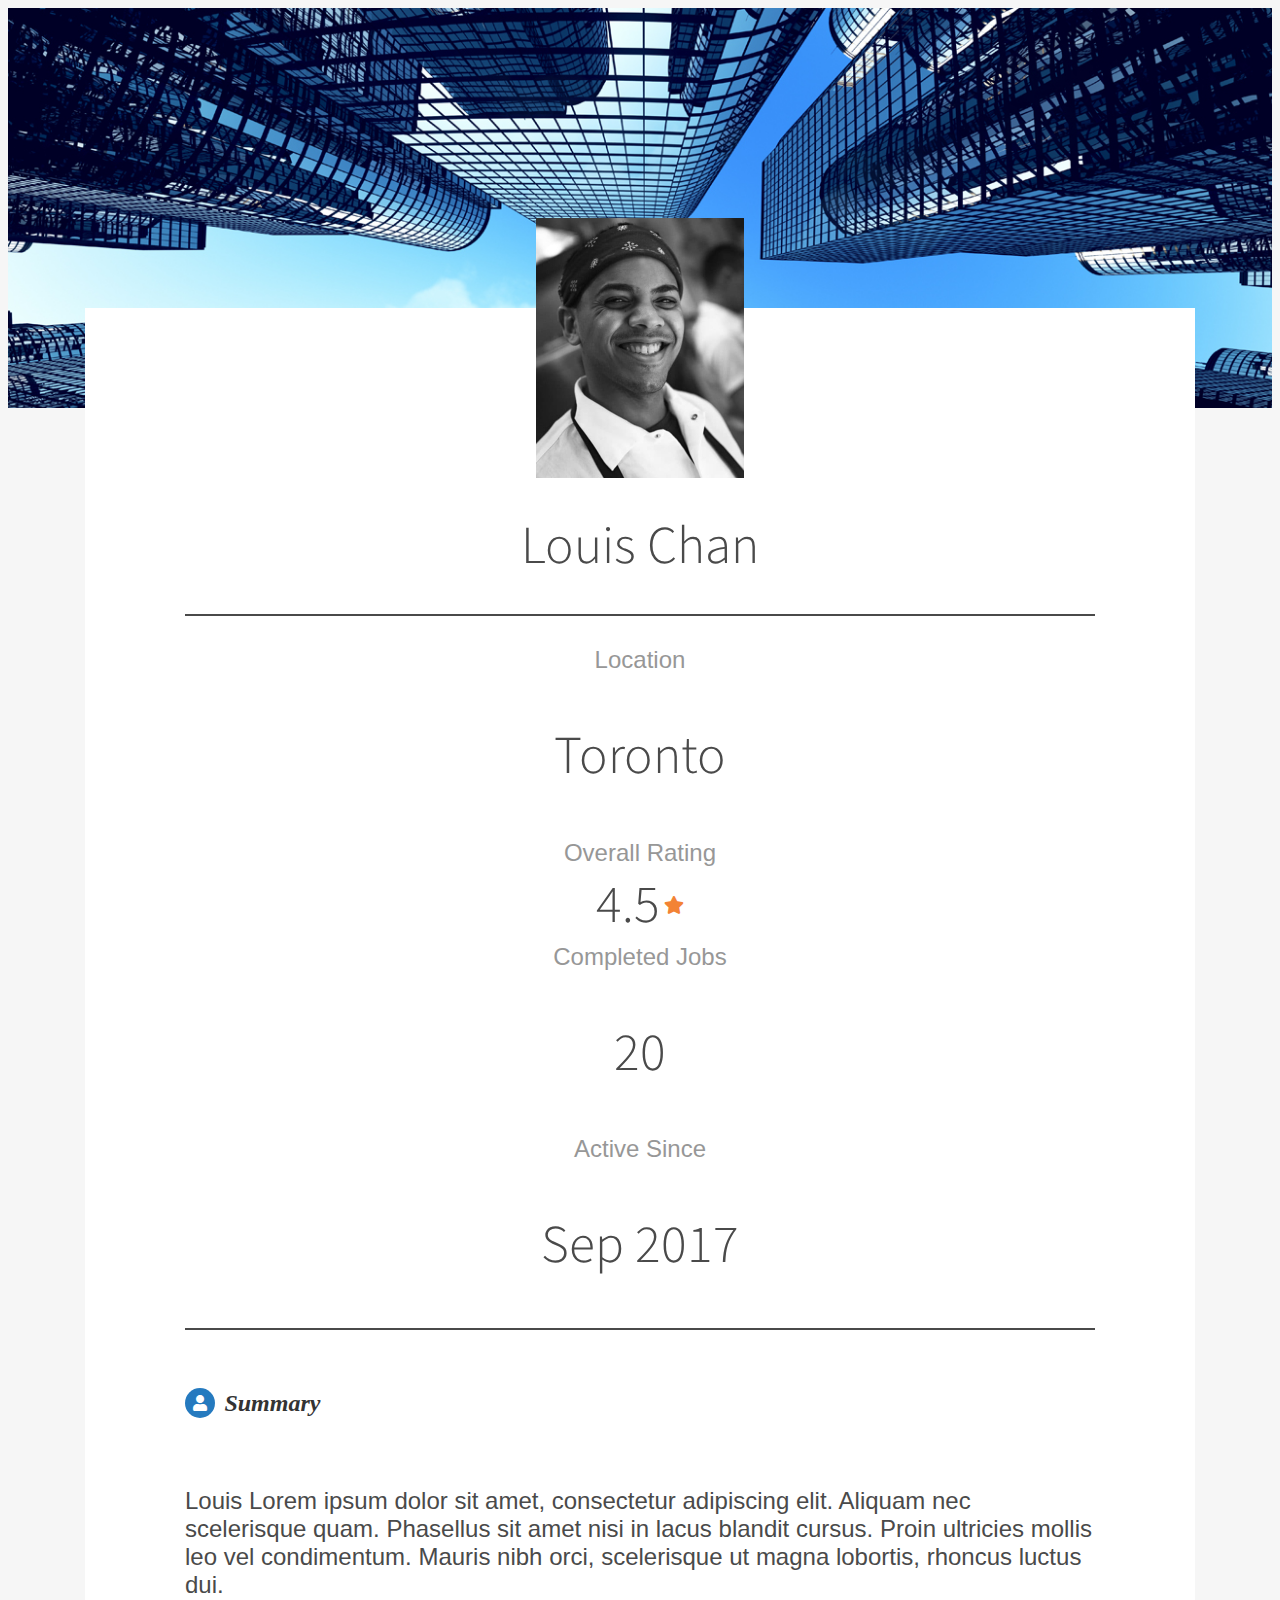
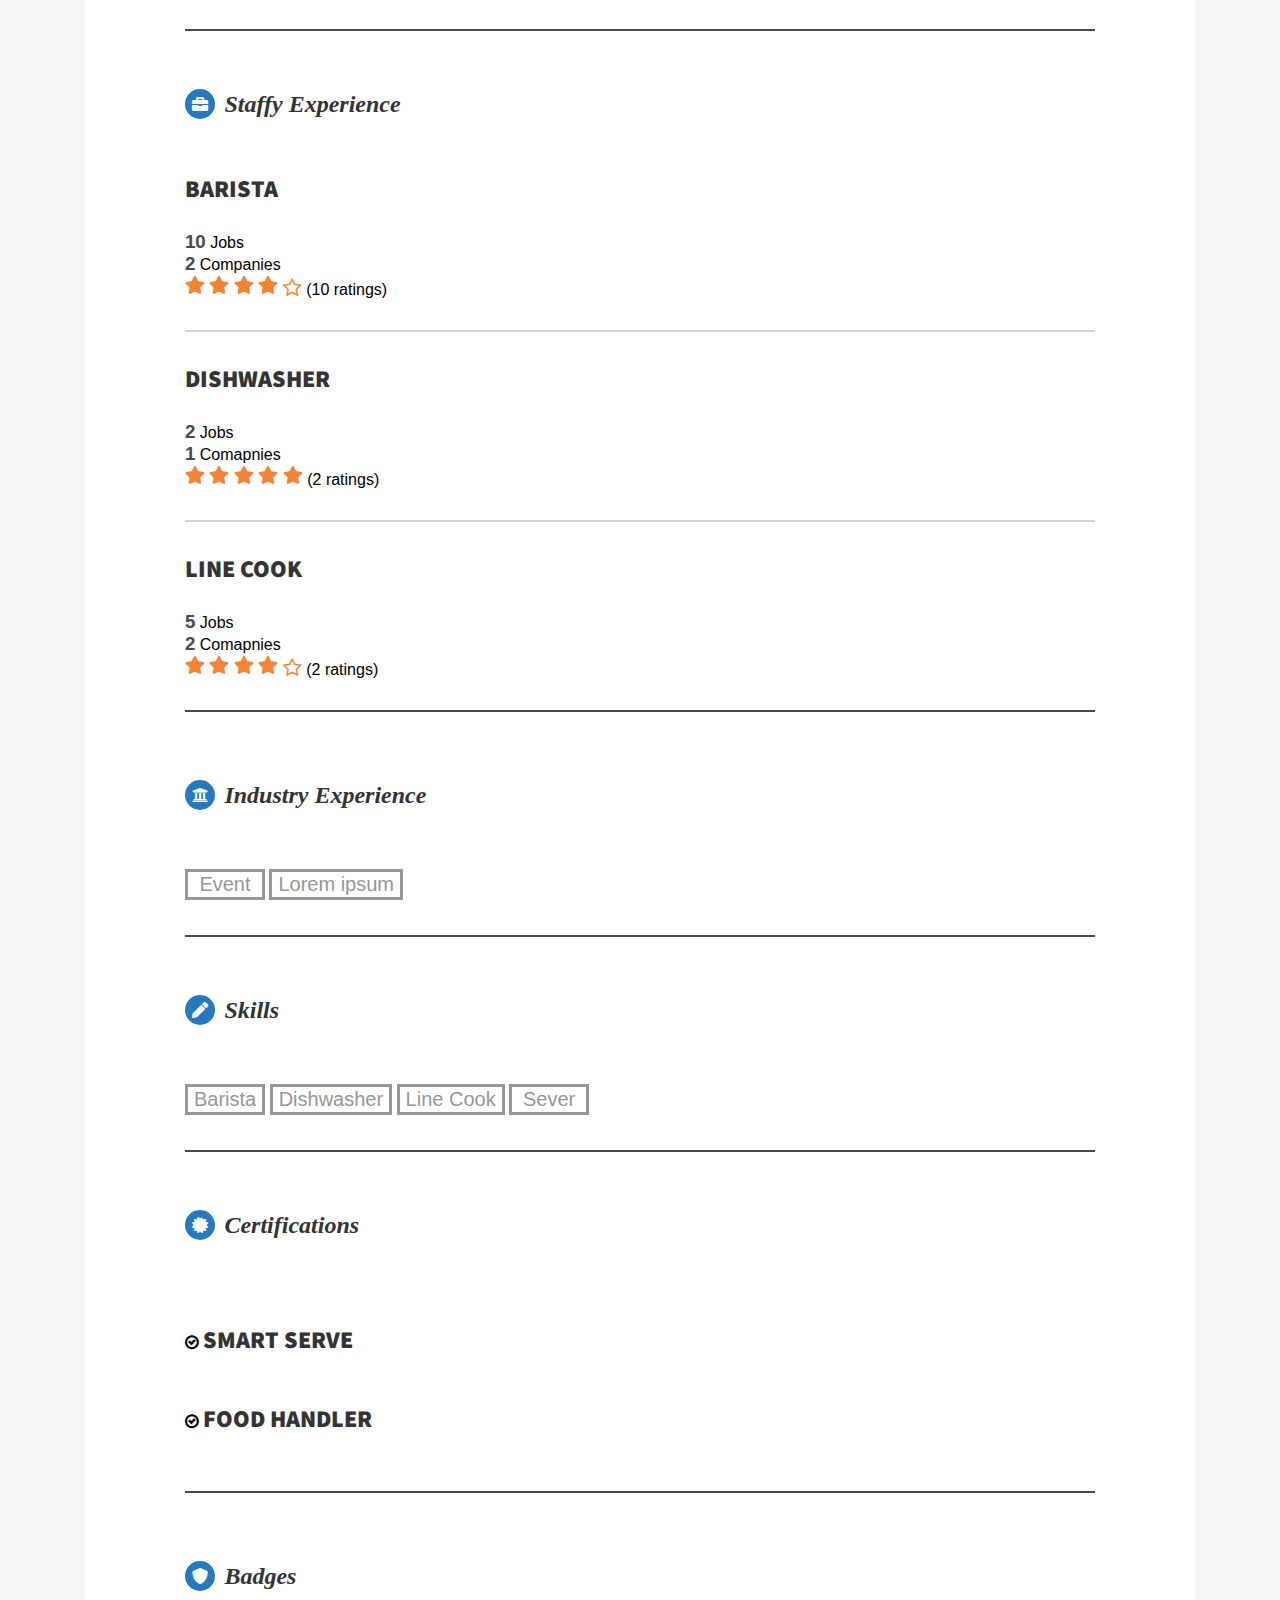
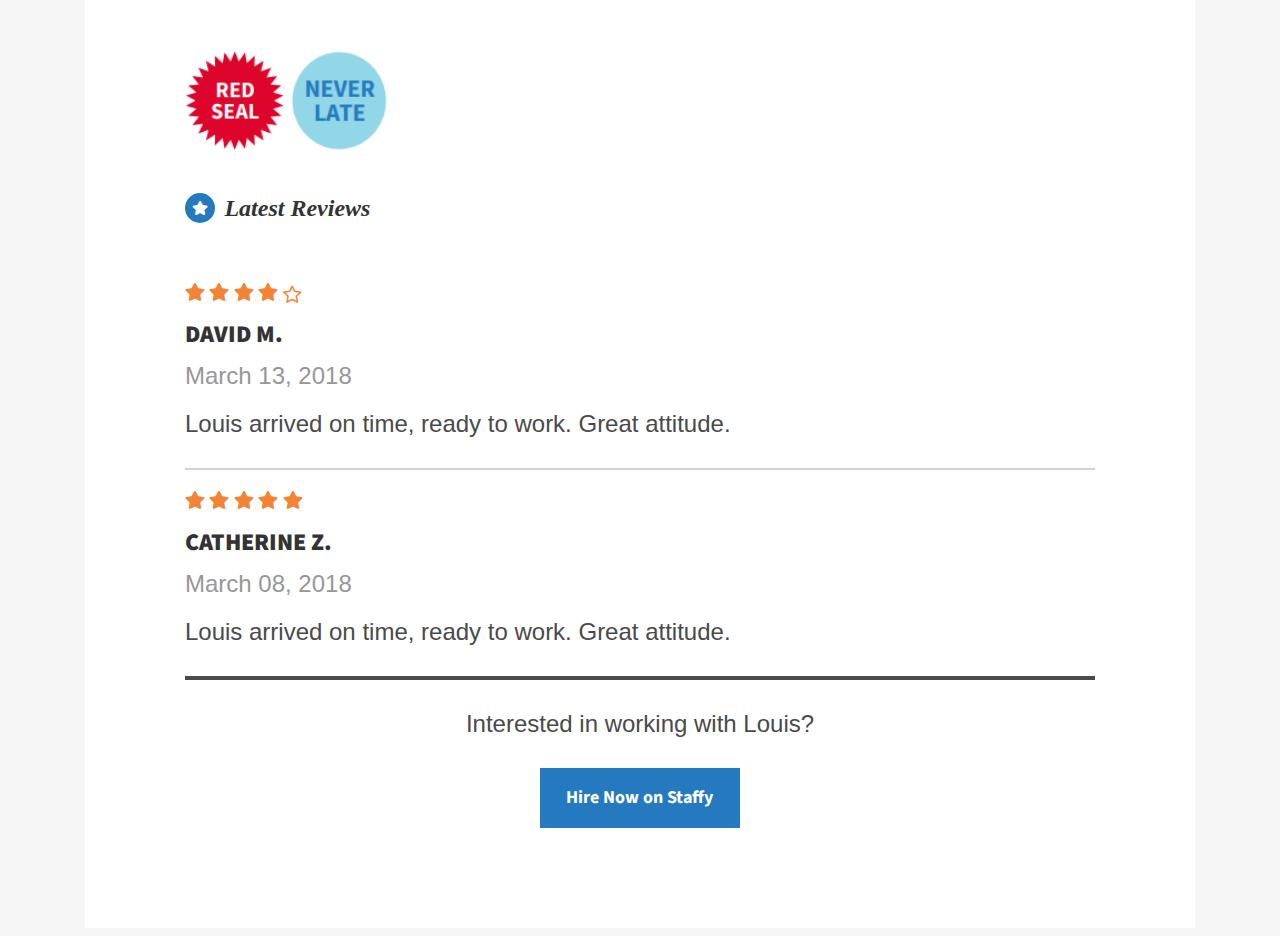
==== commit 8a2abb22: "fixes" ====
--- a/index.html
+++ b/index.html
@@ -4,81 +4,84 @@
     <meta charset="UTF-8">
     <meta name="viewport" content="width=device-width, initial-scale=1.0">
     <meta http-equiv="X-UA-Compatible" content="ie=edge">
+    <link href='https://fonts.google.com/specimen/Merriweather?selection.family=Merriweather' rel='stylesheet'>
     <link rel="stylesheet" href="./font-awesome-4.7.0/css/font-awesome.min.css">
     <link rel="stylesheet" href="staffy.css">
     <link rel="stylesheet" href="custom.css">
+    <link rel="stylesheet" href="styles.css">
     <link rel="stylesheet" href="https://stackpath.bootstrapcdn.com/bootstrap/4.1.1/css/bootstrap.min.css" integrity="sha384-WskhaSGFgHYWDcbwN70/dfYBj47jz9qbsMId/iRN3ewGhXQFZCSftd1LZCfmhktB" crossorigin="anonymous">
 <script src="https://stackpath.bootstrapcdn.com/bootstrap/4.1.1/js/bootstrap.min.js" integrity="sha384-smHYKdLADwkXOn1EmN1qk/HfnUcbVRZyYmZ4qpPea6sjB/pTJ0euyQp0Mk8ck+5T" crossorigin="anonymous"></script>
     <title>Document</title>
 </head>
-<body>
+<body class="body">
     <div class="row">
        <div class="staffy_bg"></div>
        <div class="staff_container staffy-container-padding">
             <div class="staffer_profile_img" style="margin-left: auto;margin-right: auto;width: 260px;" >
                 <div style="background: url('./img/cook.jpg') no-repeat center; height: 260px; width:260px;"></div>
             </div>
-            <div class="staffer-profile ">
-                <h2 class="text-center margin-tb-30">Louis Chan</h2>
+            <div class="staffer-profile">
+                <h2 class="text-center margin-tb-30" style="color: #4A4A4A;">Louis Chan</h2>
 
                 <div class="col-12-dark-divider"></div>
 
-                <div class="row">
-                    <div class="col-md-3 col-lg-3 col-md-12  text-center margin-top-30">
-                        <B6>Location</B6>
-                        <h2>Toronto</h2>
-                    </div>
-                    <div class="col-md-3 col-lg-3 col-md-12 text-center margin-top-30">
-                        <B6>Overall Rating</B6>
-                        <h2>4.5</h2>
-                    </div>
-                    <div class="col-md-3 col-lg-3 col-md-12 text-center margin-top-30">
-                        <B6>Completed Jobs</B6>
-                        <h2>20</h2>
-                    </div>
-                    <div class="col-md-3 col-lg-3 col-md-12  text-center margin-top-30">
-                        <B6>Active Since</B6>
-                        <h2>Sep 2017</h2>
+                <div class="row margin-top-30">
+                    <div class="col-md-3 col-lg-3 col-md-12 text-center">
+                        <div class="B6">Location</div>
+                        <h2 class="mob-content-bottom-margin" style="color: #4A4A4A">Toronto</h2>
+                    </div>
+                    <div class="col-md-3 col-lg-3 col-md-12 text-center mob-content-bottom-margin">
+                        <div class="B6">Overall Rating</div>
+                        <h2 style="color:#4A4A4A; display: contents">4.5</h2>
+                        <i data-icon="e" class="icon filled-stars v-al-middle" aria-hidden="true" style="vertical-align: super"></i>
+                    </div>
+                    <div class="col-md-3 col-lg-3 col-md-12 text-center">
+                        <div class="B6">Completed Jobs</div>
+                        <h2 style="color: #4A4A4A" class="mob-content-bottom-margin">20</h2>
+                    </div>
+                    <div class="col-md-3 col-lg-3 col-md-12 text-center">
+                        <div class="B6">Active Since</div>
+                        <h2 style="color: #4A4A4A;">Sep 2017</h2>
                     </div>
                 </div>
 
                 <div class="col-12-dark-divider margin-top-30"></div>
 
                 <div class="margin-top-20">
-                    <i class="fa fa-user-o summary-heading" aria-hidden="true"></i> 
+                    <i data-icon="g" class="icon my-icon" aria-hidden="true"></i> 
                     <h5 class="inline-block">Summary</h5>
 
-                    <div class="margin-top-30 margin-bottom-30 ">
-                            <B1>Louis Lorem ipsum dolor sit amet, consectetur adipiscing elit. Aliquam nec scelerisque quam.
+                    <div class="margin-tb-30">
+                            <div class="B1">Louis Lorem ipsum dolor sit amet, consectetur adipiscing elit. Aliquam nec scelerisque quam.
                                     Phasellus sit amet nisi in lacus blandit cursus. Proin ultricies mollis leo vel condimentum. Mauris
-                                    nibh orci, scelerisque ut magna lobortis, rhoncus luctus dui. </B1>
+                                    nibh orci, scelerisque ut magna lobortis, rhoncus luctus dui. </div>
                     </div>
 
                     <div class="col-12-dark-divider"></div>
                 </div>
 
                 <div class="margin-top-20 margin-bottom-30">
-                        <i class="fa fa-briefcase summary-heading" aria-hidden="true"></i>
-                        <h5 class="inline-block margin-bottom-30">Experience</h5>
+                        <i data-icon="c" class="icon my-icon" aria-hidden="true"></i>
+                        <h5 class="inline-block margin-bottom-30">Staffy Experience</h5>
                         <div class="row margin-bottom-30">
-                            <div class="col-md-3">
+                            <div class="col-md-3 col-lg-3 col-md-12">
                                 <h3>Barista</h3>
                             </div>
-                            <div class="col-md-3">
-                                <span class="B3">10</span>
-                                <span>Jobs</span>
-                            </div>
-                            <div class="col-md-3">
-                                <span class="B3">2</span>
-                                <span>Comapnies</span>
-                            </div>
-                            <div class="col-md-3">
+                            <div class="col-6 col-md-3 col-lg-3 col-md-12">
+                                    <span class="B3">10</span>
+                                    <span>Jobs</span>
+                                </div>
+                                <div class="col-6 col-md-3 col-lg-3 col-md-12">
+                                    <span class="B3">2</span>
+                                    <span>Companies</span>
+                            </div>
+                            <div class="col-md-3 col-lg-3 col-md-12">
                                 <span>
-                                        <i class="fa fa-star" aria-hidden="true"></i>
-                                        <i class="fa fa-star" aria-hidden="true"></i>
-                                        <i class="fa fa-star" aria-hidden="true"></i>
-                                        <i class="fa fa-star" aria-hidden="true"></i>
-                                        <i class="fa fa-star" aria-hidden="true"></i>
+                                        <i data-icon="e" class="icon filled-stars" aria-hidden="true"></i>
+                                        <i data-icon="e" class="icon filled-stars" aria-hidden="true"></i>
+                                        <i data-icon="e" class="icon filled-stars" aria-hidden="true"></i>
+                                        <i data-icon="e" class="icon filled-stars" aria-hidden="true"></i>
+                                        <i class="fa fa-star-o unfilled-stars" aria-hidden="true"></i>
                                 </span>
                                 <span>(10 ratings)</span>
                             </div>
@@ -87,24 +90,24 @@
                         <div class="col-12-light-divider margin-bottom-30"></div>
 
                         <div class="row margin-bottom-30">
-                                <div class="col-md-3">
+                                <div class="col-md-3 col-lg-3 col-md-12">
                                     <h3>Dishwasher</h3>
                                 </div>
-                                <div class="col-md-3">
+                                <div class="col-6 col-md-3 col-lg-3 col-md-12">
                                     <span class="B3">2</span>
                                     <span>Jobs</span>
                                 </div>
-                                <div class="col-md-3">
+                                <div class="col-6 col-md-3 col-lg-3 col-md-12">
                                     <span class="B3">1</span>
                                     <span>Comapnies</span>
                                 </div>
-                                <div class="col-md-3">
+                                <div class="col-md-3 col-lg-3 col-md-12">
                                     <span>
-                                            <i class="fa fa-star" aria-hidden="true"></i>
-                                            <i class="fa fa-star" aria-hidden="true"></i>
-                                            <i class="fa fa-star" aria-hidden="true"></i>
-                                            <i class="fa fa-star" aria-hidden="true"></i>
-                                            <i class="fa fa-star" aria-hidden="true"></i>
+                                        <i data-icon="e" class="icon filled-stars" aria-hidden="true"></i>
+                                        <i data-icon="e" class="icon filled-stars" aria-hidden="true"></i>
+                                        <i data-icon="e" class="icon filled-stars" aria-hidden="true"></i>
+                                        <i data-icon="e" class="icon filled-stars" aria-hidden="true"></i>
+                                        <i data-icon="e" class="icon filled-stars" aria-hidden="true"></i>
                                     </span>
                                     <span>(2 ratings)</span>
                                 </div>
@@ -113,61 +116,61 @@
                         <div class="col-12-light-divider margin-bottom-30"></div>
 
                         <div class="row">
-                                <div class="col-md-3">
+                                <div class="col-md-3 col-lg-3 col-md-12">
                                     <h3>Line cook</h3>
                                 </div>
-                                <div class="col-md-3">
+                                <div class="col-6 col-md-3 col-lg-3 col-md-12">
                                     <span class="B3">5</span>
                                     <span>Jobs</span>
                                 </div>
-                                <div class="col-md-3">
+                                <div class="col-6 col-md-3 col-lg-3 col-md-12">
                                     <span class="B3">2</span>
                                     <span>Comapnies</span>
                                 </div>
-                                <div class="col-md-3">
+                                <div class="col-md-3 col-lg-3 col-md-12">
                                     <span>
-                                            <i class="fa fa-star" aria-hidden="true"></i>
-                                            <i class="fa fa-star" aria-hidden="true"></i>
-                                            <i class="fa fa-star" aria-hidden="true"></i>
-                                            <i class="fa fa-star" aria-hidden="true"></i>
-                                            <i class="fa fa-star" aria-hidden="true"></i>
+                                        <i data-icon="e" class="icon filled-stars" aria-hidden="true"></i>
+                                        <i data-icon="e" class="icon filled-stars" aria-hidden="true"></i>
+                                        <i data-icon="e" class="icon filled-stars" aria-hidden="true"></i>
+                                        <i data-icon="e" class="icon filled-stars" aria-hidden="true"></i>
+                                        <i class="fa fa-star-o unfilled-stars" aria-hidden="true"></i>
                                     </span>
                                     <span>(2 ratings)</span>
                                 </div>
                         </div>
                 </div>
 
-                <div class="col-12-light-divider"></div>
+                <div class="col-12-dark-divider"></div>
 
                 <div class="row margin-top-30">
                     <div class="col-md-6">
-                        <i class="fa fa-university summary-heading" aria-hidden="true"></i>
-                        <h5 class="inline-block margin-bottom-20">Industry Experience</h5>
+                        <i data-icon="d" class="icon my-icon" aria-hidden="true"></i>
+                        <h5 class="inline-block">Industry Experience</h5>
 
                         <div class="margin-top-20">
-                                <button class="remove-shift-button">Event</button>
-                                <button class="remove-shift-button">Lorem ipsum</button>
+                                <button class="B7 remove-shift-button">Event</button>
+                                <button class="B7 remove-shift-button">Lorem ipsum</button>
                         </div>
 
                         <div class="col-12-dark-divider margin-top-30"></div>
 
-                        <div class="margin-top-20 margin-bottom-20">
-                            <i class="fa fa-pencil summary-heading" aria-hidden="true"></i>
+                        <div class="margin-tb-20">
+                            <i data-icon="f" class="icon my-icon" aria-hidden="true"></i>
                             <h5 class="inline-block">Skills</h5>
                         </div>
 
                         <div class="margin-bottom-30">
                                 <button class="B7 remove-shift-button">Barista</button>
                                 <button class="B7 remove-shift-button">Dishwasher</button>
-                                <button class="B7 remove-shift-button">Line Cook</button>
-                                <button class="B7 remove-shift-button margin-top-20">Sever</button>
+                                <button class="B7 remove-shift-button">Line Cook</button> 
+                                <button class="B7 remove-shift-button">Sever</button>
                         </div>
 
                         <div class="col-12-dark-divider"></div>
 
-                        <div class="margin-top-20 margin-bottom-20">
-                            <i class="fa fa-certificate summary-heading" aria-hidden="true"></i>
-                            <h5 class="inline-block margin-bottom-20">Certifications</h5>
+                        <div class="margin-tb-20">
+                            <i data-icon="b" class="icon my-icon" aria-hidden="true"></i>
+                            <h5 class="inline-block">Certifications</h5>
                         </div>
 
                         <div class="margin-bottom-30">
@@ -181,34 +184,33 @@
                         <div class="col-12-dark-divider margin-bottom-30"></div>
 
                         <div class="margin-bottom-20 ">
-                            <i class="fa fa-shield summary-heading" aria-hidden="true"></i>
+                            <i data-icon="a" class="icon my-icon" aria-hidden="true"></i>
                             <h5 class="inline-block">Badges</h5>
                         </div>
 
                         <div>
                             <div style="display: inline-block">
-                                <img src="./img/red-seal.png" width="100" height="100" alt="red-badge">
-                            </div>
-                            <div style=" display: inline-block; max-width: 100px; max-height: 100px;">
-                                <div class="inline-block never-late">
-                                    <p class="myP text-center inline-block">Never Late</p></div>
-                            </div>
+                                <img src="./img/red.png" width="100" height="100" alt="red-badge">
+                            </div>
+                            <div style="display: inline-block">
+                                    <img src="./img/never.png" width="100" height="100" alt="red-badge">
+                                </div>
                         </div>
                     </div>
                     <div class="col-md-6">
-                        <div >
+                        <div class="latest-reviews">
                                 <div>
-                                        <i class="fa fa-star-o summary-heading" aria-hidden="true"></i>
+                                        <i data-icon="e" class="icon my-icon" aria-hidden="true"></i>
                                         <h5 class="inline-block">Latest Reviews</h5>
                                     </div>
             
                                     <div class="margin-top-20">
                                         <span>
-                                            <i class="fa fa-star" aria-hidden="true"></i>
-                                            <i class="fa fa-star" aria-hidden="true"></i>
-                                            <i class="fa fa-star" aria-hidden="true"></i>
-                                            <i class="fa fa-star" aria-hidden="true"></i>
-                                            <i class="fa fa-star" aria-hidden="true"></i>
+                                            <i data-icon="e" class="icon filled-stars"  aria-hidden="true"></i>
+                                            <i data-icon="e" class="icon filled-stars"  aria-hidden="true"></i>
+                                            <i data-icon="e" class="icon filled-stars"  aria-hidden="true"></i>
+                                            <i data-icon="e" class="icon filled-stars"  aria-hidden="true"></i>
+                                            <i class="fa fa-star-o unfilled-stars" aria-hidden="true"></i>
                                         </span>
                                     </div>
             
@@ -223,11 +225,11 @@
             
                                     <div class="margin-top-20">
                                         <span>
-                                            <i class="fa fa-star" aria-hidden="true"></i>
-                                            <i class="fa fa-star" aria-hidden="true"></i>
-                                            <i class="fa fa-star" aria-hidden="true"></i>
-                                            <i class="fa fa-star" aria-hidden="true"></i>
-                                            <i class="fa fa-star" aria-hidden="true"></i>
+                                            <i data-icon="e" class="icon filled-stars" aria-hidden="true"></i>
+                                            <i data-icon="e" class="icon filled-stars" aria-hidden="true"></i>
+                                            <i data-icon="e" class="icon filled-stars" aria-hidden="true"></i>
+                                            <i data-icon="e" class="icon filled-stars" aria-hidden="true"></i>
+                                            <i data-icon="e" class="icon filled-stars" aria-hidden="true"></i>
                                         </span>
                                     </div>
             
@@ -249,5 +251,22 @@
             </div>
        </div>
     </div>
+
+    <script>(function() {
+        var glyphs, i, len, ref;
+      
+        ref = document.getElementsByClassName('glyphs');
+        for (i = 0, len = ref.length; i < len; i++) {
+          glyphs = ref[i];
+          glyphs.addEventListener('click', function(event) {
+            if (event.target.tagName === 'INPUT') {
+              return event.target.select();
+            }
+          });
+        }
+      
+      }).call(this);
+      
+          </script>
 </body>
 </html>--- a/staffy.css
+++ b/staffy.css
@@ -12,8 +12,8 @@
 .staff_container{
     background-color: white;
     margin: -100px auto 0 auto;
-    width: 70%;
-    padding: 85px;
+    width: 72%;
+    padding: 100px;
 }
 
 .staffer_profile_img{
@@ -25,6 +25,10 @@
     text-align: center
 }
 
+.body .row{
+    margin-left: 0 !important;
+    margin-right: 0 !important
+}
 
 
 /* 
@@ -91,49 +95,51 @@
 }   
 
 .staffer-profile h1{
-    font-size: 60px;
+    font-size: 60pt;
 }
 
 .staffer-profile h2{
-    font-size: 40px;
+    font-size: 40pt;
+    font-weight: 300;
+    font-family: 'Source Sans Pro' !important;
 }
 
 .staffer-profile h3{
-    font-size: 18px;
+    font-size: 18pt;
     font-weight: 900;
     text-transform: uppercase
 }
 
 .staffer-profile .myP{
-    font-size: 20px;
+    font-size: 20pt;
     font-weight: 200;
     text-transform: uppercase;
 }
 
 .staffer-profile h4{
-    font-size: 15px;
+    font-size: 15pt;
     font-weight: 900
 }
 
 .staffer-profile h5{
-    font-size: 18px;
-    font-weight: 900;
-    font-family: 'Merriweather, sans-sarif';
+    font-size: 18pt;
+    font-weight: bold;
+    font-family: 'Merriweather'!important;
     font-style: italic;
 }
 
 .staffer-profile .B1{
-    font-size: 18px;
+    font-size: 18pt;
     color: #4A4A4A;
 }
 
 .staffer-profile .B2{
-    font-size: 14px;
+    font-size: 14pt;
     color: #4A4A4A;
 }
 
 .staffer-profile .B3{
-    font-size: 14px;
+    font-size: 14pt;
     font-weight: 900;
     color: #4A4A4A;
 }
@@ -145,22 +151,22 @@
 }
 
 .staffer-profile .B5{
-    font-size: 10px;
+    font-size: 10pt;
     color: #4A4A4A;
 }
 
 .staffer-profile .B6{
-    font-size: 18px;
+    font-size: 18pt;
     color: #979797;
 }
 
 .staffer-profile .B7{
-    font-size: 15px;
+    font-size: 15pt;
     color: #979797;
 }
 
-.staffer-profile .B7{
-    font-size: 18px;
+.staffer-profile .B8{
+    font-size: 18pt;
     color: #4A4A4A;
 }
 /* 
@@ -169,55 +175,59 @@
 
 .staffer-profile .L1{
     color: #257ABF;
-    font-size: 18px;
+    font-size: 18pt;
     font-weight: 900
 }
 
 .staffer-profile .L1:hover{
     cursor: pointer;
     color: #257ABF;
-    font-size: 18px;
+    font-size: 18pt;
     font-weight: 900;
     text-decoration: underline
 }
 
 .staffer-profile .L1:visited{
     color: #979797;
-    font-size: 18px;
+    font-size: 18pt;
     font-weight: 900;
 }
 
 .staffer-profile .L1:active{
     color: #084C83;
-    font-size: 18px;
+    font-size: 18pt;
     font-weight: 900;
 }
 
 .staffer-profile .L2{
     color: #257ABF;
-    font-size: 18px;
+    font-size: 18pt;
     font-style: italic
 }
 
 .staffer-profile .L2:hover{
     cursor: pointer;
     color: #257ABF;
-    font-size: 18px;
+    font-size: 18pt;
     font-style: italic;
     text-decoration: underline
 }
 
 .staffer-profile .L1:visited{
     color: #979797;
-    font-size: 18px;
+    font-size: 18pt;
     font-style: italic
 }
 
 .staffer-profile .L1:active{
     color: #084C83;
-    font-size: 18px;
+    font-size: 18pt;
     font-style: italic
 }
+
+
+
+/* Margins */
 
 .margin-top-30{
     margin-top: 30px;
@@ -249,27 +259,32 @@
 
 
 
+/* 
+    Buttons
+*/
+
+
+
+
 
 /* Divider */
 
 
 .col-12-dark-divider{
-    border: 1px solid #979797
+    border: 1px solid #4A4A4A
 }
 
 .col-12-dark-divider-2px{
-    border: 2px solid #979797
+    border: 2px solid #4A4A4A
 }
 
 .col-12-light-divider{
     border: 1px solid lightgray
 }
 
-.summary-heading{
+/* .summary-heading{
     color: white;
     background: #257ABF;
-    width: 30px;
-    height: 30px;
     padding: 5px;
     border-radius: 50%;
     margin-right: 10px
@@ -277,7 +292,7 @@
 
 .summary-heading::before{
     padding-left: 2px;
-}
+} */
 
 .never-late{
     background-color: #92D7E7;
@@ -292,17 +307,71 @@
     width: 200px !important;
 }
 
+.staffer-profile .remove-shift-button{
+    min-width: 80px;
+    margin-bottom: 5px !important;
+    border: 3px solid #979797 !important;
+    color: #979797 !important;
+}
+
+.staffer-profile .remove-shift-button:hover{
+    width: auto !important;
+    min-width: 80px;
+    cursor: pointer;
+    background-color: #979797;
+    color:white !important;
+}
+
 .inline-block{
     display: inline-block;
 }
 
-@media only screen 
-  and (min-width: 320px) 
-  and (max-width: 767px){
- .staffy-container-padding{
-    
-    width: 85%!important;
-    padding: 35px!important;
- }
-  }
-
+.filled-stars{
+    font-size: 20px;
+    color: #F38335;
+}
+
+.unfilled-stars{
+   font-size: 20px;
+   color: #F38335
+}
+
+.my-icon::before{
+    background-color: #257ABF;
+    border-radius: 50%;
+    padding: 7px;
+    color:white;
+    margin-right: 5px;
+}
+
+@media only screen and (min-width: 320px) and (max-width: 767px){
+    .staffy-container-padding{
+        width: 95%!important;
+        padding: 35px!important;
+    }
+
+    .latest-reviews{
+        margin-top: 30px;
+    }
+
+    .staffer-profile .B6{
+        font-size: 16px;
+    }
+
+    .staffer-profile h2 {
+        font-size: 30pt;
+    }
+
+    .mob-content-bottom-margin{
+        margin-bottom: 30px;
+    }
+
+    .filled-stars {
+        font-size: 25px;
+    }
+
+    .v-al-middle{
+        vertical-align: bottom!important;
+    }
+}
+
--- a/styles.css
+++ b/styles.css
@@ -0,0 +1,61 @@
+@charset "UTF-8";
+
+@font-face {
+  font-family: "staffy";
+  src:url("fonts/staffy.eot");
+  src:url("fonts/staffy.eot?#iefix") format("embedded-opentype"),
+    url("fonts/staffy.woff") format("woff"),
+    url("fonts/staffy.ttf") format("truetype"),
+    url("fonts/staffy.svg#staffy") format("svg");
+  font-weight: normal;
+  font-style: normal;
+
+}
+
+[data-icon]:before {
+  font-family: "staffy" !important;
+  content: attr(data-icon);
+  font-style: normal !important;
+  font-weight: normal !important;
+  font-variant: normal !important;
+  text-transform: none !important;
+  speak: none;
+  line-height: 1;
+  -webkit-font-smoothing: antialiased;
+  -moz-osx-font-smoothing: grayscale;
+}
+
+[class^="icon-"]:before,
+[class*=" icon-"]:before {
+  font-family: "staffy" !important;
+  font-style: normal !important;
+  font-weight: normal !important;
+  font-variant: normal !important;
+  text-transform: none !important;
+  speak: none;
+  line-height: 1;
+  -webkit-font-smoothing: antialiased;
+  -moz-osx-font-smoothing: grayscale;
+}
+
+.icon-badge:before {
+  content: "\61";
+}
+.icon-certificate:before {
+  content: "\62";
+}
+.icon-experience:before {
+  content: "\63";
+}
+.icon-industry-experience:before {
+  content: "\64";
+}
+.icon-latest-reviews:before {
+  content: "\65";
+}
+.icon-skills:before {
+  content: "\66";
+}
+.icon-summary:before {
+  content: "\67";
+}
